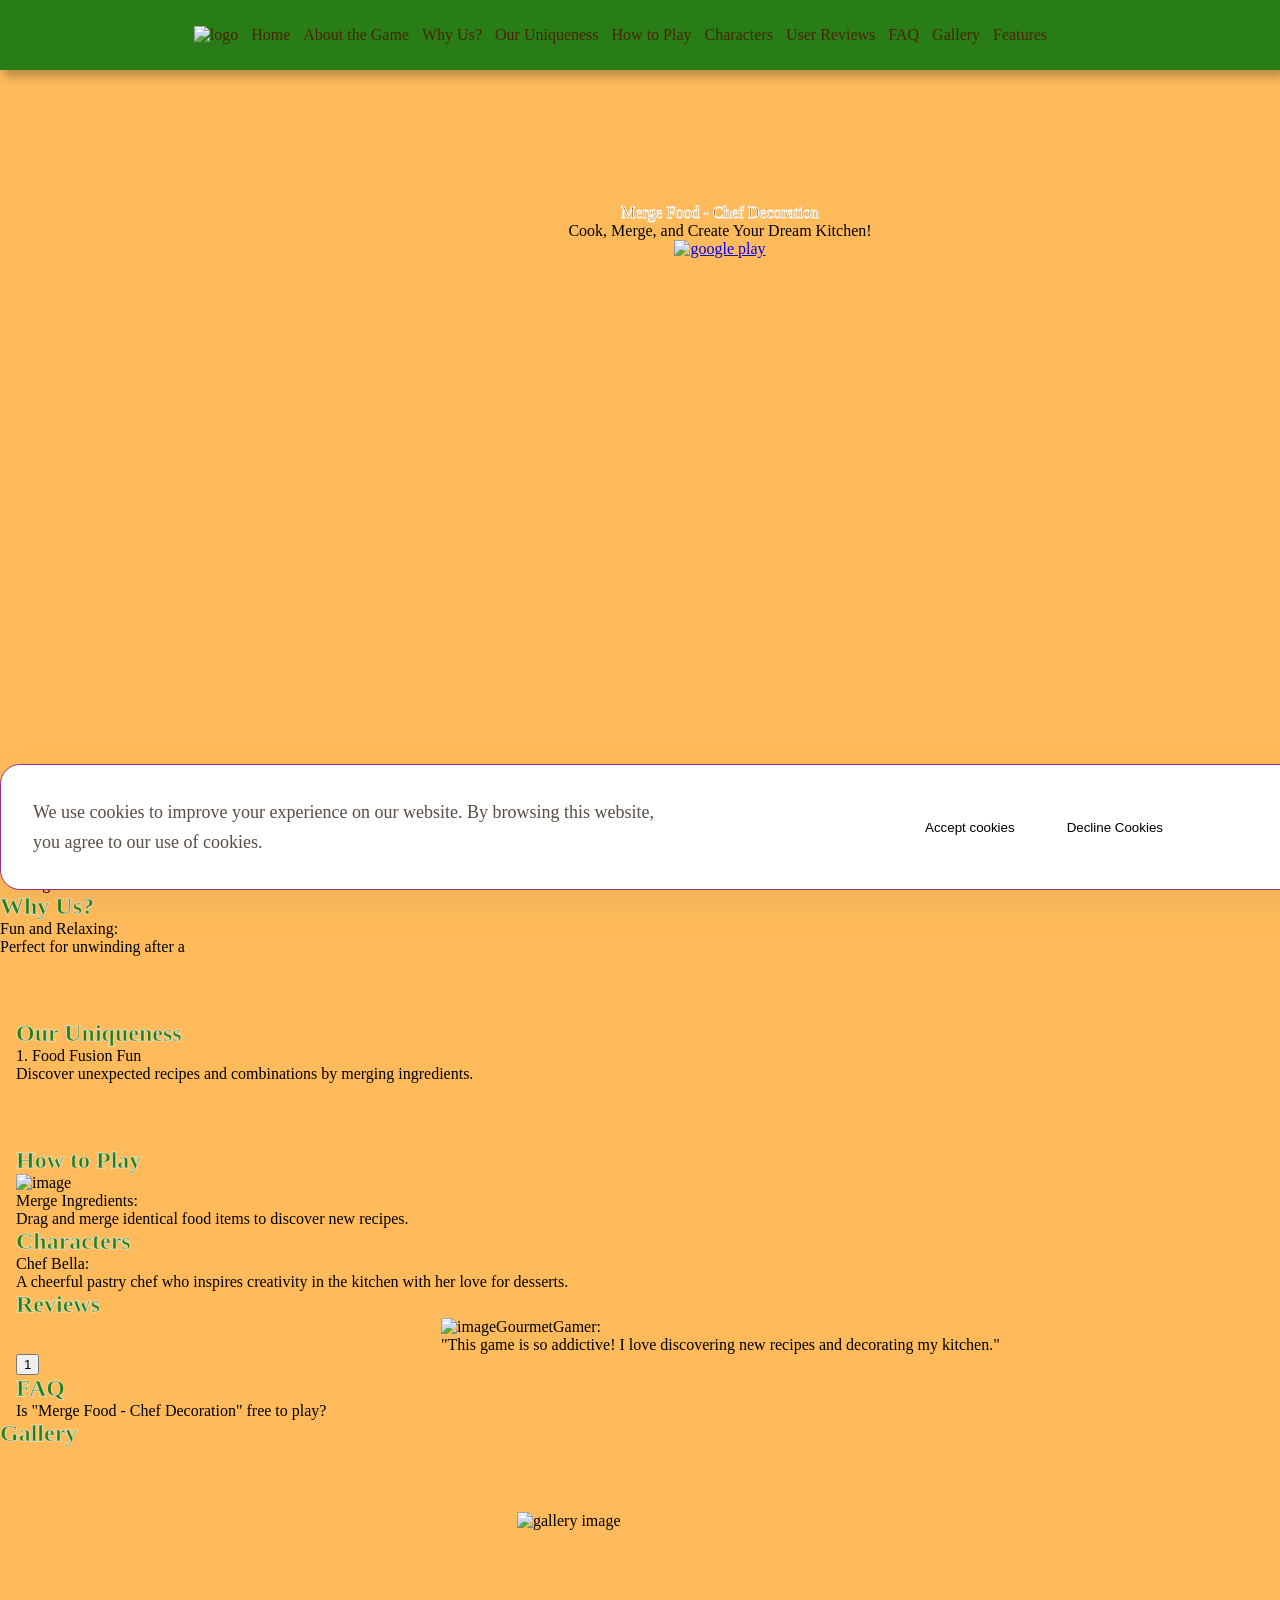
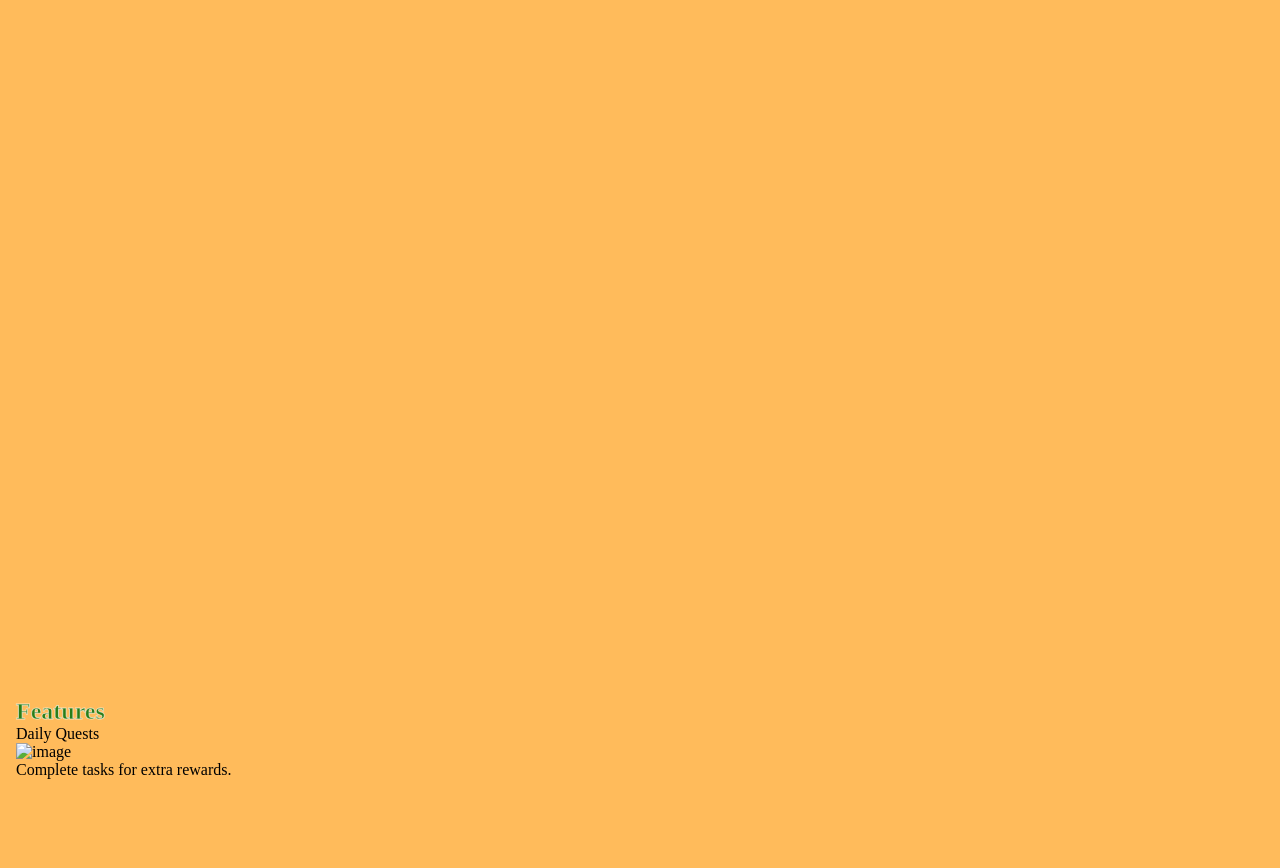
==== index.html @ 948cb1bb "1" ====
<!DOCTYPE html>
<html lang="en">
  <head>
    <meta charset="UTF-8" />
    <meta name="viewport" content="width=device-width, initial-scale=1.0" />
    <meta name="description" content="" />
    <title></title>
    <link rel="icon" href="img" />

    <link rel="stylesheet" type="text/css" href="slick/slick.css" />
    <link rel="stylesheet" href="css/main.css" />
  </head>

  <body>
    <div id="cookie-popup" class="class-cookie-popup">
      <div class="class-cookie-popup-container">
        <p class="class-cookie-popup-text-two">
          We use cookies to improve your experience on our website. By browsing
          this website, you agree to our use of cookies.
        </p>
        <div class="class-cookie-button-container">
          <button id="accept-cookies" class="class-cookie-button">
            Accept cookies
          </button>
          <button id="decline-cookies" class="class-cookie-button">
            Decline Cookies
          </button>
        </div>
      </div>
    </div>
    <header class="class-header">
      <div class="class-header-background"></div>
      <nav class="class-navigation">
        <ul class="class-navigation-list">
          <li class="class-navigation-item">
            <a href="/" class="class-navigation-link">
              <img
                class="class-title-img class-navigation-img"
                alt="logo"
                src="img"
                style=""
              />
            </a>
          </li>
          <li class="class-navigation-item">
            <a href="/" class="class-navigation-link">Home</a>
          </li>
          <li class="class-navigation-item">
            <a href="/#about" class="class-navigation-link">About the Game</a>
          </li>
          <li class="class-navigation-item">
            <a href="/#why" class="class-navigation-link">Why Us?</a>
          </li>
          <li class="class-navigation-item">
            <a href="/#uniqueness" class="class-navigation-link"
              >Our Uniqueness</a
            >
          </li>

          <li class="class-navigation-item">
            <a href="/#how" class="class-navigation-link">How to Play</a>
          </li>
          <li class="class-navigation-item">
            <a href="/#characters" class="class-navigation-link">Characters</a>
          </li>
          <li class="class-navigation-item">
            <a href="/#reviews" class="class-navigation-link">User Reviews</a>
          </li>
          <li class="class-navigation-item">
            <a href="/#faq" class="class-navigation-link">FAQ</a>
          </li>
          <li class="class-navigation-item">
            <a href="/#gallery" class="class-navigation-link">Gallery</a>
          </li>
          <li class="class-navigation-item">
            <a href="/#features" class="class-navigation-link">Features</a>
          </li>
          <li class="class-navigation-item">
            <a
              href="/policy.html"
              class="class-navigation-link class-navigation-item-desk"
            >
              Privacy Policy
            </a>
          </li>
          <li class="class-navigation-item">
            <a
              href="/terms.html"
              class="class-navigation-link class-navigation-item-desk"
            >
              Terms and Conditions
            </a>
          </li>
          <li class="class-navigation-item">
            <a
              href="/cookies.html"
              class="class-navigation-link class-navigation-item-desk"
            >
              Cookies Policy
            </a>
          </li>
        </ul>

        <div class="class-header-button-wrapper">
          <a href="/" class="class-policy-terms-header-icon-menu">
            <img
              href="/"
              class="class-title-img"
              alt="logo"
              src="img"
              style=""
            />
          </a>

          <button
            type="button"
            class="class-header-icon-button"
            data-menu-button
          >
            <img
              class="class-header-icon class-header-icon-menu"
              src="img/header/menu.png"
              style=""
              alt="menu "
            />
            <img
              class="class-header-icon class-header-icon-close"
              src="img/header/menu (1).png"
              alt="close"
            />
          </button>
        </div>
      </nav>
    </header>

    <main>
      <section class="class-home" id="home">
        <div class="class-home-container">
          <div class="class-home-container-top">
            <h1>
              <img class="class-home-title-img" src="/img/home" alt="" />
            </h1>
            <p class="class-home-title">Merge Food - Chef Decoration</p>
            <p class="class-home-text">
              Cook, Merge, and Create Your Dream Kitchen!
            </p>
            <a class="class-home-link" href="#" target="_blank">
              <img class="class-home-img" src="./img/home" alt="google play" />
            </a>
          </div>
        </div>
      </section>
      <section class="class-about" id="about">
        <div class="class-about-container">
          <h2 class="class-about-title">About the Game</h2>
          <p class="class-about-text">
            <span class="class-about-text-bold"
              >Merge Food - Chef Decoration</span
            >
            combines the
          </p>
        </div>
      </section>
      <article class="class-why" id="why">
        <span style="display: none"
          >Generated: 2025-04-12, Hash: class-qk-class-39fd7x</span
        >

        <div class="class-why-container">
          <h2 class="class-about-title">Why Us?</h2>
          <dl class="class-why-list">
            <div class="class-why-item">
              <figure class="class-why-img">
                <img class="class-why-img" src="img/why" alt="" />
              </figure>
              <div>
                <dt class="class-why-text-bold">Fun and Relaxing:</dt>
                <dd class="class-why-text">Perfect for unwinding after a</dd>
              </div>
            </div>
          </dl>
        </div>
      </article>
      <section class="class-uniqueness" id="uniqueness">
        <div class="class-uniqueness-container">
          <h2 class="class-about-title">Our Uniqueness</h2>
          <div class="class-uniqueness-list">
            <div class="class-uniqueness-item">
              <img class="class-uniqueness-img" src="" alt="" />
              <p class="class-uniqueness-text-bold">1. Food Fusion Fun</p>
              <p class="class-uniqueness-text">
                Discover unexpected recipes and combinations by merging
                ingredients.
              </p>
            </div>
          </div>
        </div>
      </section>

      <section class="class-how" id="how">
        <div class="class-how-container">
          <h2 class="class-about-title">How to Play</h2>

          <ul class="class-how-list">
            <li class="class-how-item">
              <img
                class="class-how-img"
                src="/img/how/image (1).png"
                alt="image"
              />
              <p class="class-how-text-bold">Merge Ingredients:</p>
              <p class="class-how-text">
                Drag and merge identical food items to discover new recipes.
              </p>
            </li>
          </ul>
        </div>
      </section>
      <section class="class-characters" id="characters">
        <div class="class-characters-container">
          <h2 class="class-about-title">Characters</h2>
          <ul class="class-characters-list">
            <li class="class-characters-item">
              <img class="class-characters-img" src="" alt="" />
              <p class="class-characters-text-bold">Chef Bella:</p>
              <p class="class-characters-text">
                A cheerful pastry chef who inspires creativity in the kitchen
                with her love for desserts.
              </p>
            </li>
          </ul>
        </div>
      </section>
      <section class="class-reviews" id="reviews">
        <div class="class-reviews-container">
          <h2 class="class-about-title">Reviews</h2>
          <ul class="class-reviews-list">
            <li class="class-reviews-item">
              <div class="class-reviews-item-top">
                <img
                  class="class-reviews-img"
                  src="/img/reviews/image 12.png"
                  alt="image"
                />
                <p class="class-reviews-text-bold">GourmetGamer:</p>
              </div>
              <p class="class-reviews-text">
                "This game is so addictive! I love discovering new recipes and
                decorating my kitchen."
              </p>
            </li>
          </ul>
        </div>
      </section>
      <section class="class-faq" id="faq">
        <div class="class-faq-container">
          <h2 class="class-about-title">FAQ</h2>
          <ul class="class-faq-list">
            <li class="class-faq-item">
              <div class="class-faq-question" onclick="toggleAnswer(this)">
                <span>Is "Merge Food - Chef Decoration" free to play?</span>
                <button class="class-toggle-button">
                  <img src="/img/faq/icon.png" alt="Toggle" />
                </button>
              </div>
              <div class="class-faq-answer">
                Yes, the game is free to play with optional in-app purchases for
                special items.
              </div>
            </li>
          </ul>
        </div>
      </section>

      <section class="class-gallery" id="gallery">
        <div class="class-gallery-container">
          <h2 class="class-about-title">Gallery</h2>

          <ul class="class-gallery-list">
            <li class="class-gallery-item">
              <img
                class="class-gallery-image"
                src="./img/gallery/3.png"
                alt="gallery image"
              />
            </li>
          </ul>
          <div class="class-gallery-button-container">
            <button class="class-gallery-button class-gallery-list-left">
              <img
                class="class-gallery-button-icon"
                src="img"
                alt="left button"
              />
            </button>
            <button class="class-gallery-button class-gallery-list-right">
              <img
                class="class-gallery-button-icon"
                src="img"
                alt="right button"
              />
            </button>
          </div>
        </div>
      </section>
      <section class="class-features" id="features">
        <div class="class-features-container">
          <h2 class="class-about-title">Features</h2>

          <ul class="class-features-list">
            <li class="class-features-item">
              <p class="class-features-text-bold">Daily Quests</p>
              <img
                class="class-features-img"
                src="/img/features/image (2).png"
                alt="image"
              />
              <p class="class-features-text">
                Complete tasks for extra rewards.
              </p>
            </li>
          </ul>
        </div>
      </section>
    </main>

    <script src="js/mobile-menu.js"></script>
    <script src="js/jquery-loc-class-0.js"></script>
    <script type="text/javascript" src="slick/slick.min.js"></script>
    <script src="js/slick.js"></script>
  </body>
</html>
---- css/main.css ----
@import url("https://fonts.googleapis.com/css2?family=Comme:wght@100..900&family=Lora:ital,wght@0,400..700;1,400..700&family=Viga&display=swap");

*,
*::before,
*::after {
  box-sizing: border-box;
}
html {
  scroll-behavior: smooth;
}

body {
  margin: 0;
  background: #ffbb5b;
  color: #000000;
}

h1,
h2,
h3,
h4,
h5,
h6,
p {
  margin: 0;
}

ul,
ol {
  margin: 0;
  padding: 0;
  list-style: none;
}
dl,
dt,
dd {
  margin: 0;
  padding: 0;
}
img {
  display: block;
  height: auto;
}
figure {
  margin: 0;
  padding: 0;
  border: 0;
}
.list {
  list-style: none;
}

button,
a {
  cursor: pointer;
}

.button:hover {
  scale: 120%;
}

.class-header.is-open .class-header-background {
  left: 0;
}
.class-header-button-wrapper {
  margin-left: auto;
}
.class-header-icon {
  display: none;
}

.class-header-icon-button {
  display: -webkit-box;
  display: -ms-flexbox;
  display: flex;
  background-color: transparent;
  border: none;
  border-radius: 50%;
}
.class-navigation-list.is-open {
  right: 0;
}
.class-header-icon-menu {
  display: block;
}

.class-header-icon-button.is-open .class-header-icon-menu {
  display: none;
}

.class-header-icon-button.is-open .class-header-icon-close {
  display: block;
}

.class-header {
  position: fixed;
  width: 100%;
  z-index: 5;
  transition: background-color 0.3s ease;
  background: transparent;
  display: flex;
  height: 64px;
  background: #297d17;
  box-shadow: 4px 7px 9px 0px #00000040;
}

.class-header-background {
  position: absolute;
  top: 0;
  right: 0;
  bottom: 0;
  left: 100%;
  z-index: -1;
  transition: left 0.3s ease;
  background: #297d17;
  box-shadow: 4px 7px 9px 0px #00000040;
}
.class-header.is-open .class-header-background {
  left: 0;
}
.class-header-button-wrapper {
  margin-right: auto;
  display: flex;
  align-items: center;
  justify-content: space-between;
}

.class-header-icon-menu {
  display: block;
}

.class-header-icon-button.is-open .class-header-icon-menu {
  display: none;
}

.class-header-icon-button.is-open .class-header-icon-close {
  display: block;
}

.class-navigation {
  display: -ms-flexbox;
  -webkit-box-orient: vertical;
  -webkit-box-direction: normal;
  -ms-flex-direction: column;
  flex-direction: column;
  -webkit-box-align: center;
  -ms-flex-align: center;
  align-items: center;
  -webkit-box-flex: 1;
  -ms-flex: 1;
  flex: 1;
  padding: 10px 12px;
  position: relative;
}

.class-navigation-list {
  display: flex;
  flex-direction: column;
  align-items: center;
  position: absolute;
  top: 100%;
  right: -100%;
  width: 100%;
  height: 557px;
  transition: 0.3s;
  z-index: 999;
  padding: 0px 32px;
  border-radius: 0px 0px 20px 20px;
  gap: 28px;
  background: #ffc16b;
}

.class-navigation-list.is-open {
  right: 0;
}

.class-navigation-link {
  transition: all 0.3s ease-in-out;
  text-decoration: none;
  color: #482600;
}

.class-navigation-link:hover,
.class-navigatioт-link:focus {
  color: #297d17;
}

.class-header.is-open {
  background-color: transparent;
}

.class-navigation-img {
  display: none;
}

@media screen and (min-width: 1200px) {
  .class-navigation-img {
    display: block;
  }
  .class-policy-terms-header-icon-menu {
    display: none;
  }
  .class-header-button-wrapper {
    display: none;
  }
  .class-header {
    width: 100%;
    height: 70px;
    padding: 0;
    display: flex;
    align-items: center;
    justify-content: center;
    z-index: 1000;
  }

  .class-header-icon-button {
    display: none;
  }
  .class-navigation {
    display: flex;
    flex-direction: row;
    flex: 1;
    padding: 0;
    width: 1440px;
    padding: 0 0px;
    margin: auto;
  }

  .class-navigation-list {
    background-color: transparent;
    flex-direction: row;
    display: flex;
    position: static;
    width: 1440px;
    margin: auto;
    padding-block: 0;
    flex: 1;
    gap: 13px;
    height: 0px;
    display: flex;
    justify-content: center;
    align-items: center;
    justify-content: center;
    padding: 0;
  }

  .class-navigation-link {
  }

  .class-navigation-link:hover,
  .class-navigation-link:focus {
  }

  .class-navigation-item-desk {
    display: none;
  }
}

.class-home {
  width: 375px;
  height: 742px;
  background-repeat: no-repeat;
  background-size: cover;
  background-position: center;
  background-image: url("/img/home");
  margin: auto;
}
.class-home-container {
  width: 375px;
  padding: 182px 16px 0px;
  margin: auto;
}

.class-home-container-top {
  display: flex;
  flex-direction: column;
  align-items: start;
}
.class-home-title-img {
}
.class-home-title {
  -webkit-text-stroke: 1px #ffffff;
  color: #482600;
}

.class-home-text {
}
.class-home-link {
  transition: all 0.3s ease-in-out;
}

.class-home-link:hover {
  transform: scale(1.1);
}

@media screen and (min-width: 1200px) {
  .class-home {
    width: 1440px;
    height: 784px;
    background-image: url("/img/home");
  }
  .class-home-container {
    width: 1440px;
    padding: 204px 0px 0px;
  }
  .class-home-container-top {
    display: flex;
    flex-direction: column;
    align-items: center;
    justify-content: center;
  }
  .class-home-title-img {
  }
  .class-home-title {
  }

  .class-home-text {
  }
}
.class-about {
  margin: auto;
  width: 375px;
  height: px;
  background-repeat: no-repeat;
  background-size: cover;
  background-position: center;
  background-image: url("/img");
}
.class-about-container {
  width: 375px;
  padding: 64px 16px 0px;
  margin: auto;
}
.class-about-title {
  -webkit-text-stroke: 1px#FFFFFF99;
  color: #297d17;
}
.class-about-text {
}

.class-about-text-bold {
}

@media screen and (min-width: 1200px) {
  .class-about {
    width: 1440px;
    height: px;
    background-image: url("/img");
  }
  .class-about-container {
    width: 1440px;
    padding: ;
  }
}
.class-why {
  margin: auto;
  width: 375px;
  height: px;
  background-repeat: no-repeat;
  background-size: cover;
  background-position: center;
  background-image: url("/img");
}

.class-why-container {
  width: 375px;
  margin: auto;
  padding: 0;
}
.class-why-list {
  padding-top: px;
  display: flex;
  flex-direction: column;
  gap: px;
}
.class-why-item {
  display: flex;
  gap: px;
  align-items: center;
}
.class-why-img {
}
.class-why-text-bold {
}
.class-why-text {
}

@media screen and (min-width: 1200px) {
  .class-why {
    width: 1440px;
    height: px;
    background-image: url("/img");
  }
  .class-why-container {
    width: 1440px;
    padding: ;
  }
}

.class-uniqueness {
  margin: auto;
  width: 375px;
  height: px;
  background-repeat: no-repeat;
  background-size: cover;
  background-position: center;
  background-image: url("/img");
}
.class-uniqueness-container {
  margin: auto;
  width: 375px;
  padding: 64px 16px 0;
}
.class-uniqueness-list {
  padding-top: px;
  display: flex;
  flex-direction: column;
  gap: px;
}
.class-uniqueness-item {
}
.class-uniqueness-img {
}
.class-uniqueness-text-bold {
}
.class-uniqueness-text {
}

@media screen and (min-width: 1200px) {
  .class-uniqueness {
    width: 1440px;
    height: px;
    background-image: url("/img");
  }
  .class-uniqueness-container {
    margin: auto;
    width: 1440px;
    padding: ;
  }
}
.class-how {
  margin: auto;
  width: 375px;
  height: px;
  background-repeat: no-repeat;
  background-size: cover;
  background-position: center;
  background-image: url("/img");
}
.class-how-container {
  margin: auto;
  width: 375px;
  padding: 64px 16px 0;
}
.class-how-list {
  padding-top: px;
  display: flex;
  flex-direction: column;
  gap: px;
}

.class-how-item {
}

.class-how-img {
  margin: auto;
}

.class-how-text-bold {
}

.class-how-text {
}

@media screen and (min-width: 1200px) {
  .class-how {
    width: 1440px;
    height: px;
    background-image: url("/img");
  }
  .class-how-container {
    margin: auto;
    width: 1440px;
    padding: ;
  }
}

.class-characters {
  margin: auto;
  width: 375px;
  height: px;
  background-repeat: no-repeat;
  background-size: cover;
  background-position: center;
  background-image: url("/img");
}
.class-characters-container {
  padding: 0px 16px;
  margin: auto;
  width: 375px;
}
.class-characters-list {
  display: flex;
  flex-direction: column;
  padding-top: px;
  gap: px;
}
.class-characters-item {
}
.class-characters-img {
}
.class-characters-text-bold {
}

.class-characters-text {
}

@media screen and (min-width: 1200px) {
  .class-characters {
    width: 1440px;
    height: px;
    background-image: url("/img");
  }
  .class-characters-container {
    padding: px;
    margin: auto;
    width: 1440px;
  }
}

.class-reviews {
  margin: auto;
  width: 375px;
  height: px;
  background-repeat: no-repeat;
  background-size: cover;
  background-position: top;
  background-image: url("/img");
}
.class-reviews-container {
  margin: auto;
  padding: 0px 16px 0;
  width: 375px;
}
.class-reviews-list {
  padding: 0;
}

.class-reviews-item {
  margin: 0 5px;
}

.class-reviews-item-top {
  display: flex;
  gap: px;
  align-items: center;
}
.class-reviews-img {
}
.class-reviews-text-bold {
}

.class-reviews-text {
}

@media screen and (min-width: 1200px) {
  .class-reviews {
    width: 1440px;
    height: px;
    background-image: url("/img");
  }
  .class-reviews-container {
    margin: auto;
    padding: ;
    width: 1440px;
  }
}

.class-faq {
  margin: auto;
  width: 375px;
  height: px;
  background-repeat: no-repeat;
  background-size: cover;
  background-position: bottom;
  background-image: url("/img");
}
.class-faq-container {
  padding: 0px 16px 0px;
  width: 375px;
  margin: auto;
}
.class-faq-list {
  padding-top: px;
  display: flex;
  flex-direction: column;
  gap: px;
}

.class-faq-item {
}

.class-faq-question {
  display: flex;
  justify-content: space-between;
  align-items: center;
}

.class-faq-answer {
}
.class-toggle-button {
  background: none;
  border: none;
  cursor: pointer;
}

.class-toggle-button img {
  transition: transform 0.3s ease;
}
.class-faq-answer {
  max-height: 0;
  overflow: hidden;
  transition: max-height 0.4s ease, opacity 0.4s ease;
  opacity: 0;
}

.class-faq-answer.open {
  max-height: 200px;
  opacity: 1;
  padding-top: 16px;
}

.class-toggle-button img.rotated {
  transform: rotate(180deg);
}
@media screen and (min-width: 1200px) {
  .class-faq {
    width: 1440px;
    height: px;
    background-image: url("/img");
  }
  .class-faq-container {
    padding: ;
    width: 1440px;
    margin: auto;
  }
}
.class-gallery {
  margin: auto;
  width: 375px;
  height: px;
  background-repeat: no-repeat;
  background-size: cover;
  background-position: center;
  background-image: url("/img");
}
.class-gallery-container {
  width: 375px;
  margin: auto;
  padding: px;
}
.class-gallery-list {
  width: auto;
  padding-top: 65px;
  margin: auto;
}

.class-gallery-item {
  width: 343px;
  height: 610px;
  overflow: hidden;
  position: relative;
  margin: 0 10px;
}

.class-gallery-image {
  width: 100%;
  height: 100%;
  object-fit: cover;
  object-position: center;
}
.class-gallery-button-container {
  display: none;
}
@media screen and (min-width: 1200px) {
  .class-gallery-button-container {
    display: flex;
    align-items: center;
    justify-content: center;
    gap: 32px;
  }

  .class-gallery-button {
    background-color: transparent;
    border: none;
    padding: 0;
    -webkit-transition: scale 0.3s ease;
    transition: scale 0.3s ease;
  }
  .class-gallery-button-icon {
  }
  .class-gallery-button:hover {
    scale: 120%;
  }

  .class-gallery {
    width: 1440px;
    height: px;
    background-image: url("/img");
  }
  .class-gallery-container {
    width: 1440px;
    margin: auto;
    padding: px;
  }
  .class-gallery-item {
    width: 406px;
    height: 721.78px;
    margin: 0 10px;
  }

  .class-gallery-list {
  }
}

.class-features {
  margin: auto;
  width: 375px;
  height: px;
  background-image: url("/img");
}
.class-features-container {
  width: 375px;
  margin: auto;
  padding: 64px 16px 89px;
}
.class-features-list {
  padding-top: px;
  display: flex;
  flex-direction: column;
  gap: px;
}

.class-features-item {
}

.class-features-img {
}

.class-features-text-bold {
}

.class-features-text {
}

@media screen and (min-width: 1200px) {
  .class-features {
    width: 1440px;
    height: px;
    background-image: url("/img");
  }
  .class-features-container {
    width: 1440px;
    margin: auto;
    padding: px;
  }
}

.class-policy-terms-container {
  padding: 124px 16px 40px;
  width: 375px;
  margin: auto;
}

.class-policy-terms-container h1 {
  text-transform: uppercase;
  margin-bottom: 10px;
}
.class-policy-terms-container h2 {
  margin-bottom: ;
}
.class-policy-terms-container ul {
  list-style-type: disc;
  margin-left: 20px;
  margin-bottom: ;
}
.class-policy-terms-container p {
  margin-bottom: ;
}
.class-email-link {
  color: inherit;
  text-decoration: none;
}
@media screen and (min-width: 1200px) {
  .class-policy-terms-container {
    padding: 186px 80px 60px;
    width: 1440px;
  }
  .class-policy-terms-container h1 {
  }
  .class-policy-terms-container h2 {
  }
  .class-policy-terms-container p {
  }
}

.class-footer-container {
  width: 375px;
  padding: ;
  margin: auto;
  display: flex;
  flex-direction: column;
  justify-content: center;
  align-items: center;
  gap: 25px;
}

.class-footer-wrapper {
  display: flex;
  flex-direction: row;
  align-items: center;
  gap: 4px;
}

.class-footer-text {
  text-decoration: none;
  color: inherit;
}

.class-footer-copyright {
}

@media screen and (min-width: 1200px) {
  .class-footer-container {
    width: 1440px;
    padding: 48px 199px;
    display: flex;
    flex-direction: ;
    justify-content: end;
    align-items: center;
    gap: 160px;
  }

  .class-footer-wrapper {
    display: flex;
    flex-direction: row;
    justify-content: end;
    align-items: end;
    gap: 4px;
  }

  .class-footer-text {
  }

  .class-footer-copyright {
  }
}

.class-cookie-popup {
  position: fixed;
  bottom: 10px;
  width: 375px;
  padding: 30px;
  border-radius: 20px;
  background: rgba(255, 255, 255, 1);
  border: 1px solid rgba(149, 49, 133, 1);
  box-shadow: 0px 14px 42px 0px rgba(8, 15, 52, 0.06);
  z-index: 1000;
  display: none;
}

.class-cookie-popup-text-two {
  color: rgba(87, 78, 68, 1);
}

.class-cookie-button-container {
  padding: 30px 0 0;
  margin: auto;
  display: flex;
  flex-direction: row;
  align-items: center;
  justify-content: center;
  gap: 20px;
}

.class-cookie-button {
  border: none;
  background-color: transparent;
}

#accept-cookies {
}

.class-close-popup {
  position: absolute;
  top: 10px;
  right: 10px;
  font-size: 20px;
  cursor: pointer;
}

@media screen and (min-width: 1200px) {
  .class-cookie-popup-container {
    display: flex;
    align-items: center;
    justify-content: center;
  }

  .class-cookie-popup-text-two {
    font-family: Raleway;
    font-size: 18px;
    font-weight: 400;
    line-height: 30px;
    text-align: left;
    text-underline-position: from-font;
    text-decoration-skip-ink: none;
    width: 648px;
  }

  .class-cookie-button-container {
    padding: 0;
    margin: auto;
    display: flex;
    flex-direction: row;
    gap: 40px;
  }

  .class-cookie-popup {
    position: fixed;
    bottom: 10px;
    width: 1440px;
    padding: 32px;
    display: none;
  }
}
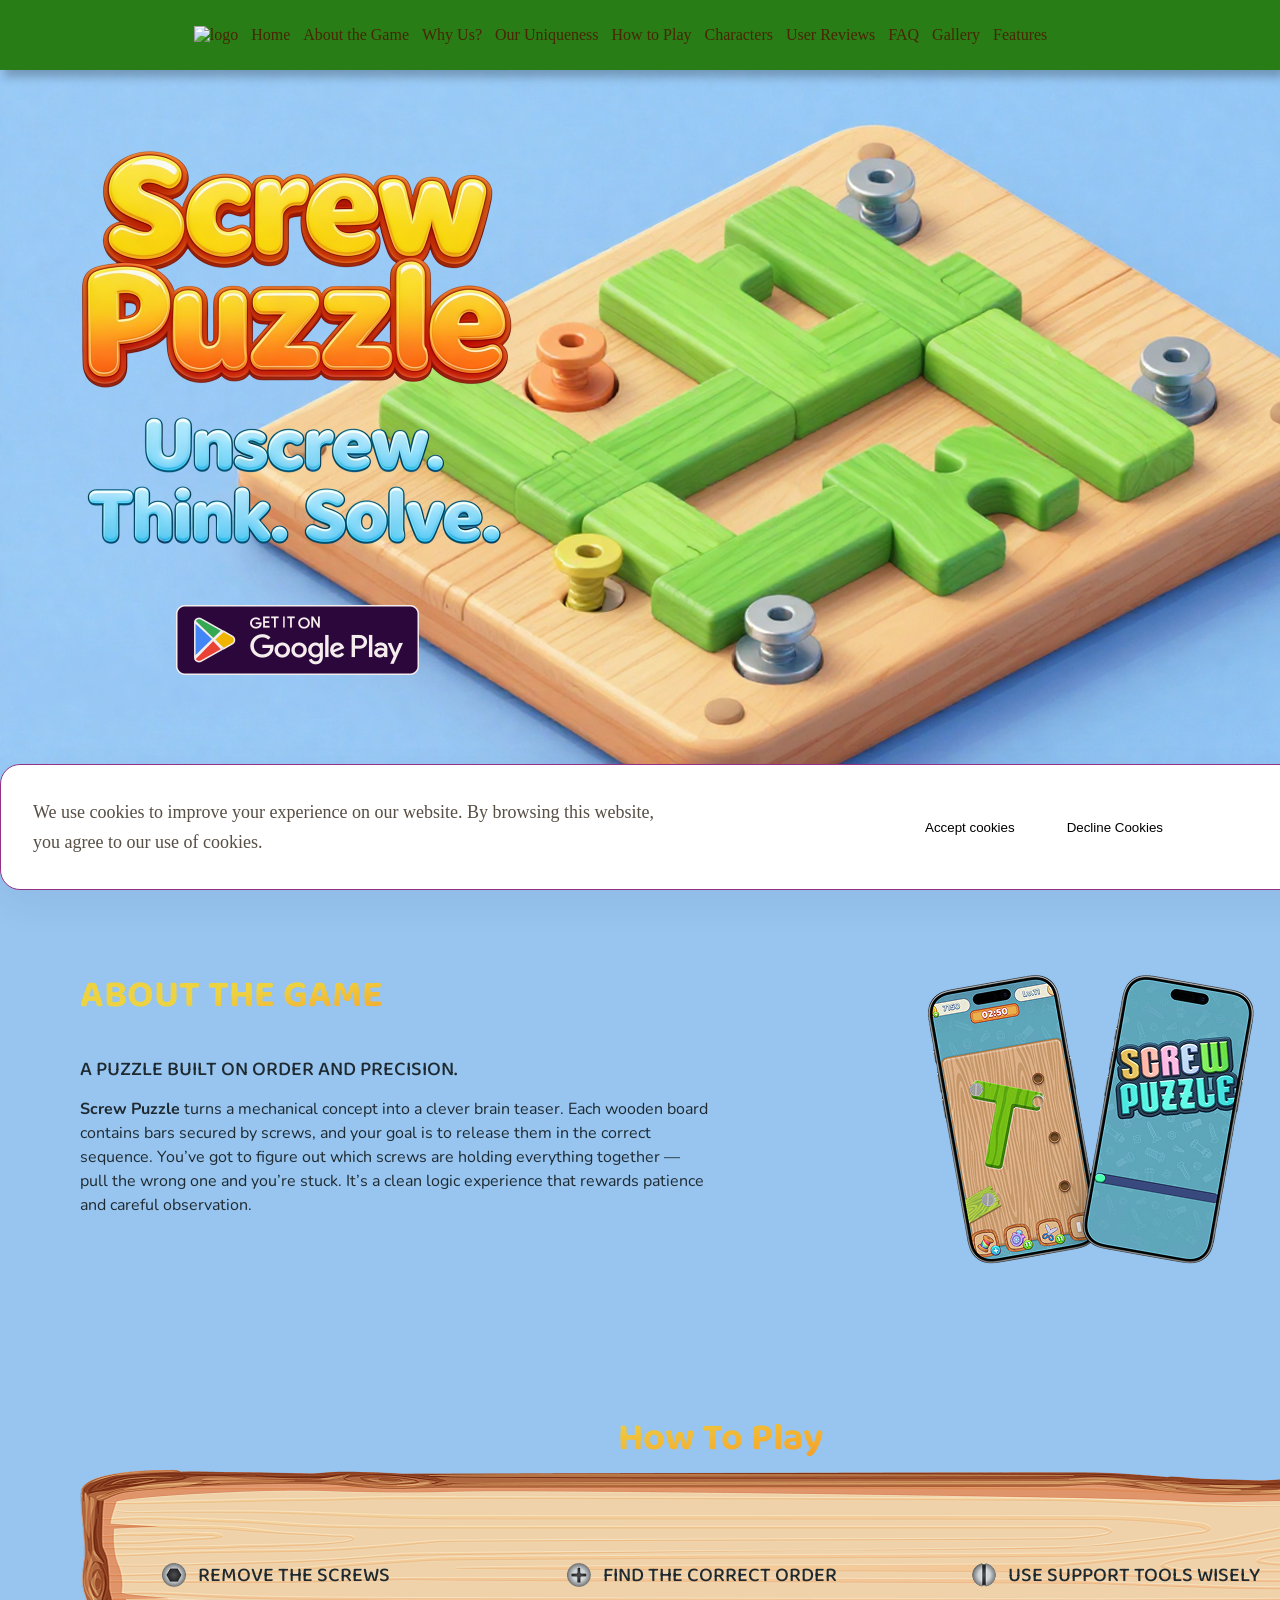
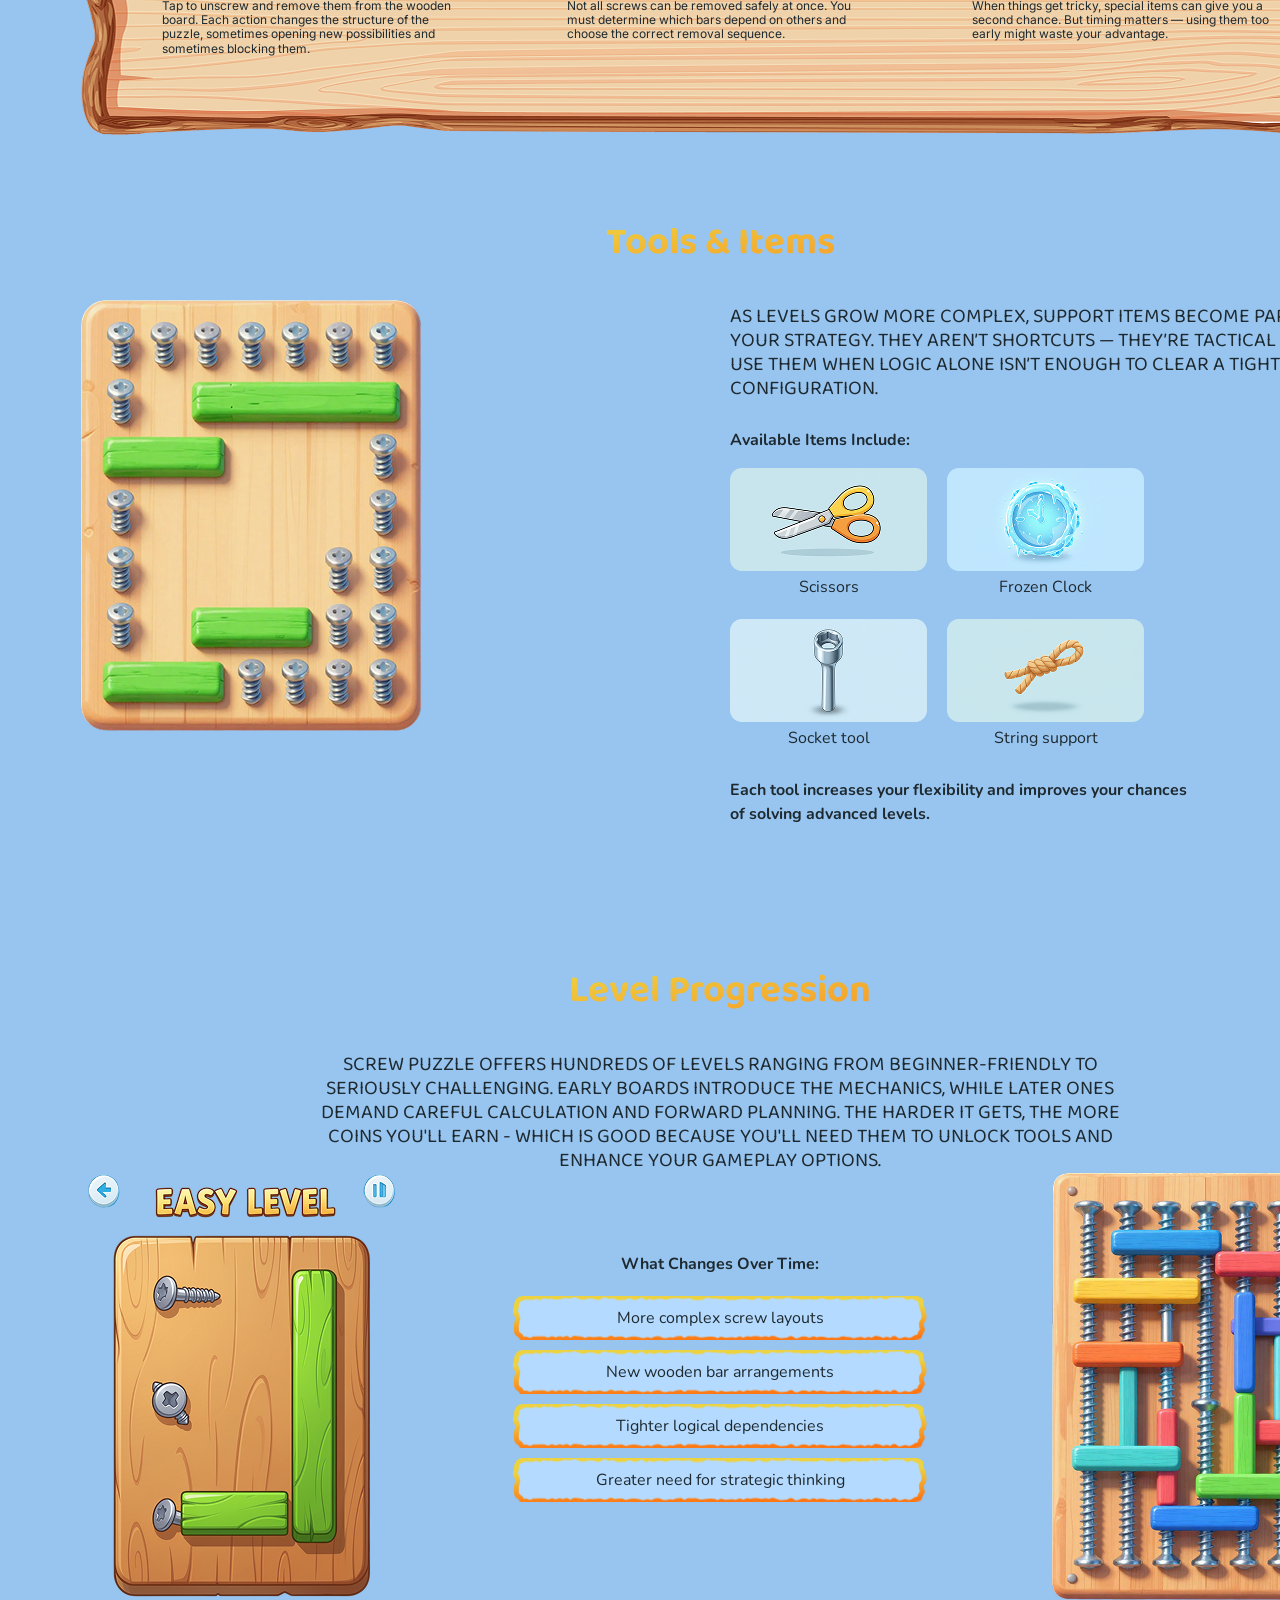
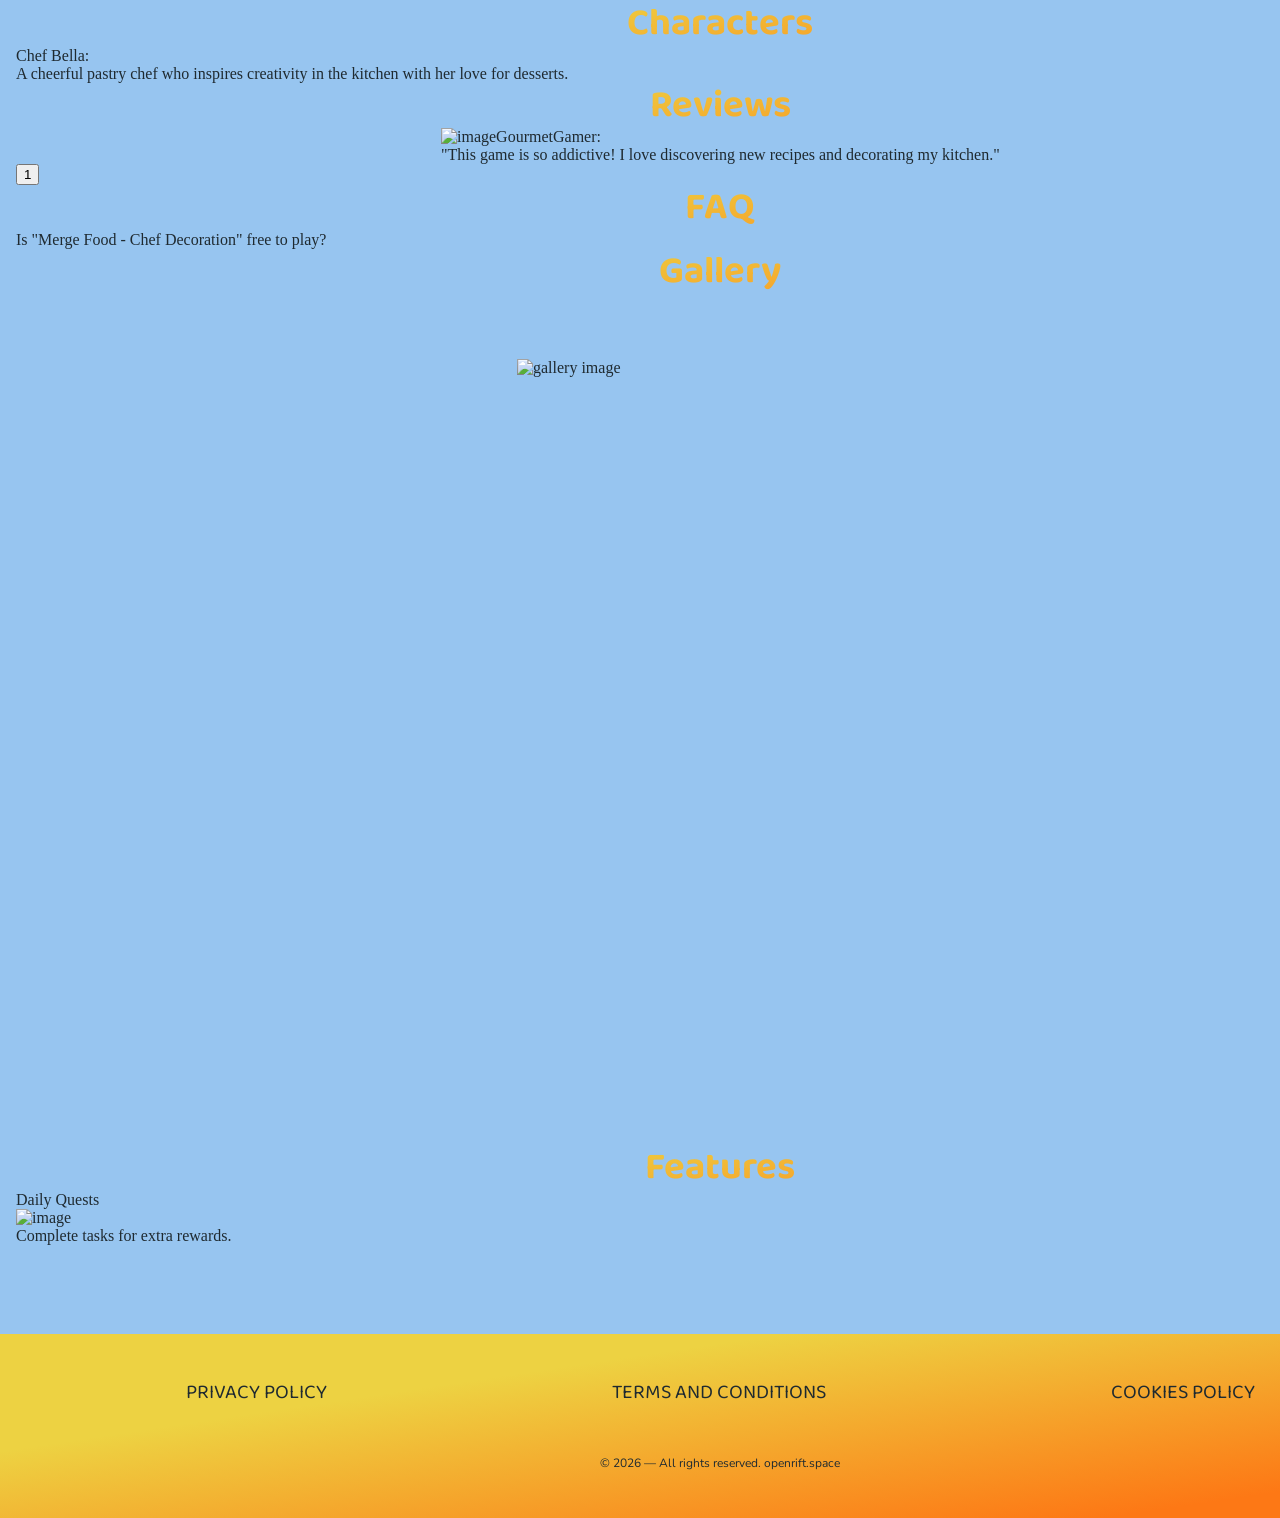
==== commit f0cb7c6f: "2" ====
--- a/index.html
+++ b/index.html
@@ -1,11 +1,30 @@
-<!DOCTYPE html>
+<!doctype html>
 <html lang="en">
   <head>
     <meta charset="UTF-8" />
     <meta name="viewport" content="width=device-width, initial-scale=1.0" />
     <meta name="description" content="" />
-    <title></title>
-    <link rel="icon" href="img" />
+
+    <title>Screw Puzzle — Unscrew, Unlock & Think Ahead</title>
+
+    <meta
+      name="description"
+      content="Screw Puzzle is a brain-challenging game where you remove screws and wooden bars in the correct order. Solve hundreds of levels, unlock tools, and enjoy offline puzzle gameplay."
+    />
+
+    <meta
+      name="keywords"
+      content="screw puzzle game, unscrew puzzle, logic puzzle, brain teaser, wooden board puzzle, offline puzzle game, thinking game"
+    />
+
+    <meta name="robots" content="index,follow" />
+
+    <link rel="canonical" href="https://openrift.space/" />
+
+    <meta name="viewport" content="width=device-width, initial-scale=1" />
+
+    <meta name="theme-color" content="#1e1e1e" />
+    <link rel="icon" href="img/Image 500.png" />
 
     <link rel="stylesheet" type="text/css" href="slick/slick.css" />
     <link rel="stylesheet" href="css/main.css" />
@@ -138,81 +157,163 @@
         <div class="class-home-container">
           <div class="class-home-container-top">
             <h1>
-              <img class="class-home-title-img" src="/img/home" alt="" />
+              <img
+                class="class-home-title-img"
+                src="/img/1.png"
+                alt="Screw Puzzle"
+              />
             </h1>
-            <p class="class-home-title">Merge Food - Chef Decoration</p>
-            <p class="class-home-text">
-              Cook, Merge, and Create Your Dream Kitchen!
-            </p>
-            <a class="class-home-link" href="#" target="_blank">
-              <img class="class-home-img" src="./img/home" alt="google play" />
+
+            <a
+              class="class-home-link"
+              href="https://play.google.com/store/apps/details?id=com.ScrewCompany.ScrewPuzzle&hl=en&gl=us"
+              target="_blank"
+            >
+              <img
+                class="class-home-img"
+                src="./img/play.png"
+                alt="google play"
+              />
             </a>
           </div>
         </div>
       </section>
       <section class="class-about" id="about">
         <div class="class-about-container">
-          <h2 class="class-about-title">About the Game</h2>
-          <p class="class-about-text">
-            <span class="class-about-text-bold"
-              >Merge Food - Chef Decoration</span
-            >
-            combines the
+          <h2 class="class-about-title class-about-text-left">
+            ABOUT THE GAME
+          </h2>
+          <h3 class="class-about-title-two class-about-text-left">
+            A puzzle built on order and precision.
+          </h3>
+          <p class="class-about-text class-about-text-left">
+            <span class="class-about-text-bold"> Screw Puzzle</span>
+            turns a mechanical concept into a clever brain teaser. Each wooden
+            board contains bars secured by screws, and your goal is to release
+            them in the correct sequence. You’ve got to figure out which screws
+            are holding everything together — pull the wrong one and
+            you’re stuck. It’s a clean logic experience that rewards patience
+            and careful observation.
           </p>
         </div>
       </section>
       <article class="class-why" id="why">
         <span style="display: none"
-          >Generated: 2025-04-12, Hash: class-qk-class-39fd7x</span
+          >Generated: 2026-03-30, Hash: class-qk-class-39fd7x</span
         >
 
         <div class="class-why-container">
-          <h2 class="class-about-title">Why Us?</h2>
+          <h2 class="class-about-title">How To Play</h2>
           <dl class="class-why-list">
             <div class="class-why-item">
-              <figure class="class-why-img">
-                <img class="class-why-img" src="img/why" alt="" />
-              </figure>
-              <div>
-                <dt class="class-why-text-bold">Fun and Relaxing:</dt>
-                <dd class="class-why-text">Perfect for unwinding after a</dd>
-              </div>
+              <dt class="class-why-text-bold">
+                <figure class="class-why-img">
+                  <img class="class-why-img" src="img/1 (1).png" alt="screw" />
+                </figure>
+                Remove the screws
+              </dt>
+              <dd class="class-why-text">
+                Tap to unscrew and remove them from the wooden board. Each
+                action changes the structure of the puzzle, sometimes opening
+                new possibilities and sometimes blocking them.
+              </dd>
+            </div>
+            <div class="class-why-item">
+              <dt class="class-why-text-bold">
+                <figure class="class-why-img">
+                  <img class="class-why-img" src="img/1 (2).png" alt="screw" />
+                </figure>
+                Find the correct order
+              </dt>
+              <dd class="class-why-text">
+                Not all screws can be removed safely at once. You must determine
+                which bars depend on others and choose the correct removal
+                sequence.
+              </dd>
+            </div>
+            <div class="class-why-item">
+              <dt class="class-why-text-bold">
+                <figure class="class-why-img">
+                  <img class="class-why-img" src="img/1 (3).png" alt="screw" />
+                </figure>
+                Use support tools wisely
+              </dt>
+              <dd class="class-why-text">
+                When things get tricky, special items can give you a second
+                chance. But timing matters — using them too early might waste
+                your advantage.
+              </dd>
             </div>
           </dl>
         </div>
       </article>
       <section class="class-uniqueness" id="uniqueness">
         <div class="class-uniqueness-container">
-          <h2 class="class-about-title">Our Uniqueness</h2>
+          <h2 class="class-about-title">Tools & Items</h2>
+          <p class="class-uniqueness-text">
+            As levels grow more complex, support items become part of your
+            strategy. They aren’t shortcuts — they’re tactical tools. Use them
+            when logic alone isn’t enough to clear a tight configuration.
+          </p>
+          <p class="class-uniqueness-text-two">Available Items Include:</p>
           <div class="class-uniqueness-list">
             <div class="class-uniqueness-item">
-              <img class="class-uniqueness-img" src="" alt="" />
-              <p class="class-uniqueness-text-bold">1. Food Fusion Fun</p>
-              <p class="class-uniqueness-text">
-                Discover unexpected recipes and combinations by merging
-                ingredients.
-              </p>
+              <img
+                class="class-uniqueness-img"
+                src="/img/Icon Background (1).png"
+                alt="item"
+              />
+              <p class="class-uniqueness-text-bold">Scissors</p>
+            </div>
+            <div class="class-uniqueness-item">
+              <img
+                class="class-uniqueness-img"
+                src="/img/Icon Background (2).png"
+                alt="item"
+              />
+              <p class="class-uniqueness-text-bold">Frozen Clock</p>
+            </div>
+            <div class="class-uniqueness-item">
+              <img
+                class="class-uniqueness-img"
+                src="/img/Icon Background (3).png"
+                alt="item"
+              />
+              <p class="class-uniqueness-text-bold">Socket tool</p>
+            </div>
+            <div class="class-uniqueness-item">
+              <img
+                class="class-uniqueness-img"
+                src="/img/Icon Background (4).png"
+                alt="item"
+              />
+              <p class="class-uniqueness-text-bold">String support</p>
             </div>
           </div>
+          <p class="class-uniqueness-text-three">
+            Each tool increases your flexibility and improves your chances
+            of solving advanced levels.
+          </p>
         </div>
       </section>
 
       <section class="class-how" id="how">
         <div class="class-how-container">
-          <h2 class="class-about-title">How to Play</h2>
-
+          <h2 class="class-about-title">Level Progression</h2>
+          <p class="class-how-text-bold">
+            Screw Puzzle offers hundreds of levels ranging from
+            beginner-friendly to seriously challenging. Early boards introduce
+            the mechanics, while later ones demand careful calculation and
+            forward planning. The harder it gets, the more coins you'll earn -
+            which is good because you'll need them to unlock tools and enhance
+            your gameplay options.
+          </p>
+          <p class="class-how-text">What Changes Over Time:</p>
           <ul class="class-how-list">
-            <li class="class-how-item">
-              <img
-                class="class-how-img"
-                src="/img/how/image (1).png"
-                alt="image"
-              />
-              <p class="class-how-text-bold">Merge Ingredients:</p>
-              <p class="class-how-text">
-                Drag and merge identical food items to discover new recipes.
-              </p>
-            </li>
+            <li class="class-how-item">More complex screw layouts</li>
+            <li class="class-how-item">New wooden bar arrangements</li>
+            <li class="class-how-item">Tighter logical dependencies</li>
+            <li class="class-how-item">Greater need for strategic thinking</li>
           </ul>
         </div>
       </section>
@@ -323,6 +424,26 @@
         </div>
       </section>
     </main>
+    <footer
+      class="class-footer"
+      style="
+        margin: auto;
+        background: linear-gradient(351.46deg, #fd7815 6.95%, #edd242 68.75%);
+      "
+    >
+      <div class="class-footer-container">
+        <div class="class-footer-wrapper">
+          <a class="class-footer-text" href="/policy.html">Privacy Policy</a>
+          <a class="class-footer-text" href="/terms.html"
+            >Terms and Conditions
+          </a>
+          <a class="class-footer-text" href="/cookies.html">Cookies Policy</a>
+        </div>
+        <p class="class-footer-copyright">
+          © 2026 — All rights reserved. openrift.space
+        </p>
+      </div>
+    </footer>
 
     <script src="js/mobile-menu.js"></script>
     <script src="js/jquery-loc-class-0.js"></script>
--- a/css/main.css
+++ b/css/main.css
@@ -1,4 +1,4 @@
-@import url("https://fonts.googleapis.com/css2?family=Comme:wght@100..900&family=Lora:ital,wght@0,400..700;1,400..700&family=Viga&display=swap");
+@import url("https://fonts.googleapis.com/css2?family=Baloo+2:wght@400..800&family=Inter:ital,opsz,wght@0,14..32,100..900;1,14..32,100..900&family=Nunito:ital,wght@0,200..1000;1,200..1000&display=swap");
 
 *,
 *::before,
@@ -11,8 +11,9 @@
 
 body {
   margin: 0;
-  background: #ffbb5b;
-  color: #000000;
+  background: #97c5f0;
+
+  color: #1f2a30;
 }
 
 h1,
@@ -258,36 +259,40 @@
 
 .class-home {
   width: 375px;
-  height: 742px;
+
+  margin: 0px auto 0;
+  padding-top: 42px;
+}
+.class-home-container {
+  width: 335px;
+  height: 719px;
   background-repeat: no-repeat;
   background-size: cover;
   background-position: center;
-  background-image: url("/img/home");
-  margin: auto;
-}
-.class-home-container {
-  width: 375px;
-  padding: 182px 16px 0px;
+  background-image: url("/img/Home\ mobile.png");
+
   margin: auto;
 }
 
 .class-home-container-top {
+  padding-top: 82px;
   display: flex;
   flex-direction: column;
-  align-items: start;
+  align-items: center;
+  gap: 28px;
 }
 .class-home-title-img {
-}
-.class-home-title {
-  -webkit-text-stroke: 1px #ffffff;
-  color: #482600;
-}
-
-.class-home-text {
-}
+  width: 335px;
+  height: 312px;
+}
+
 .class-home-link {
   transition: all 0.3s ease-in-out;
 }
+.class-home-img {
+  width: 243px;
+  height: 70px;
+}
 
 .class-home-link:hover {
   transform: scale(1.1);
@@ -296,28 +301,442 @@
 @media screen and (min-width: 1200px) {
   .class-home {
     width: 1440px;
-    height: 784px;
-    background-image: url("/img/home");
+
+    margin: 0px auto 0;
+    padding-top: 0px;
   }
   .class-home-container {
     width: 1440px;
-    padding: 204px 0px 0px;
-  }
+    height: 823px;
+    background-repeat: no-repeat;
+    background-size: cover;
+    background-position: center;
+    background-image: url("/img/Home.png");
+
+    margin: auto;
+  }
+
   .class-home-container-top {
+    padding: 148px 926px 0 80px;
     display: flex;
     flex-direction: column;
     align-items: center;
-    justify-content: center;
+    gap: 52px;
   }
   .class-home-title-img {
-  }
-  .class-home-title {
-  }
-
-  .class-home-text {
+    width: 434px;
+    height: 405px;
   }
 }
 .class-about {
+  margin: auto;
+  width: 375px;
+  padding: 119px 20px 0;
+}
+.class-about-container {
+  width: 335px;
+  height: 660px;
+  background-repeat: no-repeat;
+  background-size: cover;
+  background-position: center;
+  background-image: url("/img/About\ the\ game.png");
+
+  margin: auto;
+}
+.class-about-title {
+  font-family: "Baloo 2", sans-serif;
+  font-weight: 700;
+  font-style: Bold;
+  font-size: 38px;
+  leading-trim: NONE;
+  line-height: 120%;
+  letter-spacing: 0%;
+  text-align: center;
+  text-transform: capitalize;
+
+  background: linear-gradient(351.46deg, #fd7815 6.95%, #edd242 68.75%);
+  -webkit-background-clip: text;
+  -webkit-text-fill-color: transparent;
+}
+.class-about-title-two {
+  font-family: "Baloo 2", sans-serif;
+  font-weight: 500;
+  font-style: Medium;
+  font-size: 20px;
+  leading-trim: NONE;
+  line-height: 120%;
+  letter-spacing: 0%;
+  text-align: center;
+  text-transform: uppercase;
+  padding: 32px 0 333px;
+}
+.class-about-text {
+  font-family: Nunito;
+  font-weight: 400;
+  font-style: Regular;
+  font-size: 16px;
+  leading-trim: NONE;
+  line-height: 150%;
+  letter-spacing: 0%;
+}
+
+.class-about-text-bold {
+  font-family: Nunito;
+  font-weight: 700;
+  font-style: Bold;
+  font-size: 16px;
+  leading-trim: NONE;
+  line-height: 150%;
+  letter-spacing: 0%;
+}
+
+@media screen and (min-width: 1200px) {
+  .class-about {
+    margin: auto;
+    width: 1440px;
+    padding: 150px 80px 0;
+  }
+  .class-about-container {
+    width: 1280px;
+    height: 293px;
+
+    background-image: url("/img/About\ Section.png");
+
+    margin: auto;
+  }
+
+  .class-about-title-two {
+    padding: 38px 0 16px;
+  }
+  .class-about-text-left {
+    text-align: left;
+    width: 630px;
+  }
+}
+.class-why {
+  margin: auto;
+  width: 375px;
+  padding: 80px 0 0;
+}
+
+.class-why-container {
+  width: 375px;
+  height: 448px;
+  margin: auto;
+  padding: 0 20px;
+
+  background-repeat: no-repeat;
+  background-size: cover;
+  background-position: center;
+  background-image: url("/img/How\ to\ play.png");
+}
+.class-why-list {
+  padding-top: 72px;
+  display: flex;
+  flex-direction: column;
+  gap: 20px;
+}
+.class-why-item {
+  display: flex;
+  flex-direction: column;
+  gap: 12px;
+}
+.class-why-img {
+  width: 24px;
+}
+.class-why-text-bold {
+  display: flex;
+  align-items: center;
+  gap: 12px;
+  font-weight: 500;
+  font-style: Medium;
+  font-size: 20px;
+  leading-trim: NONE;
+  line-height: 120%;
+  letter-spacing: 0%;
+  text-transform: uppercase;
+  font-family: "Baloo 2", sans-serif;
+}
+.class-why-text {
+  font-family: Inter;
+  font-weight: 400;
+  font-style: Regular;
+  font-size: 12px;
+  leading-trim: NONE;
+  line-height: 100%;
+  letter-spacing: 0%;
+}
+
+@media screen and (min-width: 1200px) {
+  .class-why {
+    margin: auto;
+    width: 1440px;
+    padding: 150px 0 0;
+  }
+
+  .class-why-container {
+    width: 1280px;
+    height: 324px;
+    margin: auto;
+    padding: 0 82px;
+
+    background-image: url("/img/How\ to\ play\ \(1\).png");
+  }
+  .class-why-list {
+    padding-top: 101px;
+    display: flex;
+    flex-direction: row;
+    gap: 100px;
+  }
+  .class-why-item {
+    width: 305px;
+  }
+  .class-why-img {
+    width: 24px;
+  }
+  .class-why-text-bold {
+    display: flex;
+    align-items: center;
+    gap: 12px;
+    font-weight: 500;
+    font-style: Medium;
+    font-size: 20px;
+    leading-trim: NONE;
+    line-height: 120%;
+    letter-spacing: 0%;
+    text-transform: uppercase;
+    font-family: "Baloo 2", sans-serif;
+  }
+  .class-why-text {
+    font-family: Inter;
+    font-weight: 400;
+    font-style: Regular;
+    font-size: 12px;
+    leading-trim: NONE;
+    line-height: 120%;
+    letter-spacing: 0%;
+  }
+}
+
+.class-uniqueness {
+  margin: auto;
+  width: 375px;
+  padding: 80px 0 0;
+}
+.class-uniqueness-container {
+  margin: auto;
+  width: 335px;
+  height: 1293px;
+  background-repeat: no-repeat;
+  background-size: cover;
+  background-position: center;
+  background-image: url("/img/Tools\ section.png");
+}
+.class-uniqueness-text {
+  font-family: "Baloo 2", sans-serif;
+  padding: 357px 0 16px;
+  font-weight: 400;
+  font-style: Regular;
+  font-size: 20px;
+  leading-trim: NONE;
+  line-height: 120%;
+  letter-spacing: 0%;
+  text-align: center;
+  text-transform: uppercase;
+}
+.class-uniqueness-text-two {
+  padding-left: 69px;
+  font-family: Nunito;
+  font-weight: 700;
+  font-style: Bold;
+  font-size: 16px;
+  leading-trim: NONE;
+  line-height: 150%;
+  letter-spacing: 0%;
+}
+.class-uniqueness-list {
+  padding-top: 14px;
+  display: flex;
+  flex-direction: column;
+  gap: 20px;
+  align-items: center;
+}
+.class-uniqueness-item {
+}
+.class-uniqueness-img {
+}
+.class-uniqueness-text-bold {
+  font-family: Nunito;
+  font-weight: 400;
+  font-style: Regular;
+  font-size: 16px;
+  leading-trim: NONE;
+  line-height: 150%;
+  letter-spacing: 0%;
+  text-align: center;
+  padding-top: 4px;
+}
+.class-uniqueness-text-three {
+  font-family: Nunito;
+  font-weight: 700;
+  font-style: Bold;
+  font-size: 16px;
+  leading-trim: NONE;
+  line-height: 150%;
+  letter-spacing: 0%;
+  text-align: center;
+  padding-top: 20px;
+}
+
+@media screen and (min-width: 1200px) {
+  .class-uniqueness {
+    margin: auto;
+    width: 1440px;
+    padding: 150px 80 0;
+  }
+  .class-uniqueness-container {
+    margin: auto;
+    width: 1280px;
+    height: 598px;
+
+    background-image: url("/img/Tools\ section\ \(1\).png");
+  }
+  .class-uniqueness-text {
+    font-family: "Baloo 2", sans-serif;
+    padding: 38px 0 28px 650px;
+    text-align: left;
+  }
+  .class-uniqueness-text-two {
+    padding-left: 650px;
+  }
+  .class-uniqueness-list {
+    padding-left: 650px;
+    padding-top: 16px;
+    display: flex;
+    flex-direction: row;
+    flex-wrap: wrap;
+    gap: 20px;
+    align-items: start;
+  }
+
+  .class-uniqueness-text-three {
+    font-family: Nunito;
+    font-weight: 700;
+    font-style: Bold;
+    font-size: 16px;
+    leading-trim: NONE;
+    line-height: 150%;
+    letter-spacing: 0%;
+    text-align: left;
+    padding-top: 28px;
+    padding-left: 650px;
+    padding-right: 108px;
+  }
+}
+.class-how {
+  margin: auto;
+  width: 375px;
+  padding: 80px 0 0;
+}
+.class-how-container {
+  margin: auto;
+  width: 355px;
+
+  height: 985px;
+  background-repeat: no-repeat;
+  background-size: cover;
+  background-position: center;
+  background-image: url("/img/Level\ progression.png");
+}
+.class-how-text-bold {
+  font-family: "Baloo 2", sans-serif;
+
+  font-weight: 400;
+  font-style: Regular;
+  font-size: 20px;
+  leading-trim: NONE;
+  line-height: 120%;
+  letter-spacing: 0%;
+  text-align: center;
+  text-transform: uppercase;
+  padding: 391px 0 20px;
+}
+
+.class-how-text {
+  font-family: Nunito;
+  font-weight: 700;
+  font-style: Bold;
+  font-size: 16px;
+  leading-trim: NONE;
+  line-height: 150%;
+  letter-spacing: 0%;
+  text-align: center;
+}
+.class-how-list {
+  padding-top: 12px;
+  display: flex;
+  flex-direction: column;
+  align-items: center;
+  gap: 6px;
+}
+
+.class-how-item {
+  font-family: Nunito;
+  font-weight: 400;
+  font-style: Regular;
+  font-size: 16px;
+  leading-trim: NONE;
+  line-height: 150%;
+  letter-spacing: 0%;
+  text-align: center;
+  width: 335px;
+  height: 52px;
+  padding: 10px;
+  background-repeat: no-repeat;
+  background-size: cover;
+  background-position: center;
+  background-image: url("/img/Container\ \(1\).png");
+}
+
+@media screen and (min-width: 1200px) {
+  .class-how {
+    margin: auto;
+    width: 1440px;
+    padding: 150px 0 0;
+  }
+  .class-how-container {
+    margin: auto;
+    width: 1280px;
+
+    height: 633px;
+    background-repeat: no-repeat;
+    background-size: cover;
+    background-position: center;
+    background-image: url("/img/Leven\ progression.png");
+  }
+  .class-how-text-bold {
+    padding: 38px 217px 80px;
+  }
+
+  .class-how-list {
+    padding-top: 20px;
+    display: flex;
+    flex-direction: column;
+    align-items: center;
+    gap: 10px;
+  }
+
+  .class-how-item {
+    width: 414px;
+    height: 44px;
+
+    padding: 10px;
+
+    background-image: url("/img/Container\ \(2\).png");
+  }
+}
+
+.class-characters {
   margin: auto;
   width: 375px;
   height: px;
@@ -326,174 +745,6 @@
   background-position: center;
   background-image: url("/img");
 }
-.class-about-container {
-  width: 375px;
-  padding: 64px 16px 0px;
-  margin: auto;
-}
-.class-about-title {
-  -webkit-text-stroke: 1px#FFFFFF99;
-  color: #297d17;
-}
-.class-about-text {
-}
-
-.class-about-text-bold {
-}
-
-@media screen and (min-width: 1200px) {
-  .class-about {
-    width: 1440px;
-    height: px;
-    background-image: url("/img");
-  }
-  .class-about-container {
-    width: 1440px;
-    padding: ;
-  }
-}
-.class-why {
-  margin: auto;
-  width: 375px;
-  height: px;
-  background-repeat: no-repeat;
-  background-size: cover;
-  background-position: center;
-  background-image: url("/img");
-}
-
-.class-why-container {
-  width: 375px;
-  margin: auto;
-  padding: 0;
-}
-.class-why-list {
-  padding-top: px;
-  display: flex;
-  flex-direction: column;
-  gap: px;
-}
-.class-why-item {
-  display: flex;
-  gap: px;
-  align-items: center;
-}
-.class-why-img {
-}
-.class-why-text-bold {
-}
-.class-why-text {
-}
-
-@media screen and (min-width: 1200px) {
-  .class-why {
-    width: 1440px;
-    height: px;
-    background-image: url("/img");
-  }
-  .class-why-container {
-    width: 1440px;
-    padding: ;
-  }
-}
-
-.class-uniqueness {
-  margin: auto;
-  width: 375px;
-  height: px;
-  background-repeat: no-repeat;
-  background-size: cover;
-  background-position: center;
-  background-image: url("/img");
-}
-.class-uniqueness-container {
-  margin: auto;
-  width: 375px;
-  padding: 64px 16px 0;
-}
-.class-uniqueness-list {
-  padding-top: px;
-  display: flex;
-  flex-direction: column;
-  gap: px;
-}
-.class-uniqueness-item {
-}
-.class-uniqueness-img {
-}
-.class-uniqueness-text-bold {
-}
-.class-uniqueness-text {
-}
-
-@media screen and (min-width: 1200px) {
-  .class-uniqueness {
-    width: 1440px;
-    height: px;
-    background-image: url("/img");
-  }
-  .class-uniqueness-container {
-    margin: auto;
-    width: 1440px;
-    padding: ;
-  }
-}
-.class-how {
-  margin: auto;
-  width: 375px;
-  height: px;
-  background-repeat: no-repeat;
-  background-size: cover;
-  background-position: center;
-  background-image: url("/img");
-}
-.class-how-container {
-  margin: auto;
-  width: 375px;
-  padding: 64px 16px 0;
-}
-.class-how-list {
-  padding-top: px;
-  display: flex;
-  flex-direction: column;
-  gap: px;
-}
-
-.class-how-item {
-}
-
-.class-how-img {
-  margin: auto;
-}
-
-.class-how-text-bold {
-}
-
-.class-how-text {
-}
-
-@media screen and (min-width: 1200px) {
-  .class-how {
-    width: 1440px;
-    height: px;
-    background-image: url("/img");
-  }
-  .class-how-container {
-    margin: auto;
-    width: 1440px;
-    padding: ;
-  }
-}
-
-.class-characters {
-  margin: auto;
-  width: 375px;
-  height: px;
-  background-repeat: no-repeat;
-  background-size: cover;
-  background-position: center;
-  background-image: url("/img");
-}
 .class-characters-container {
   padding: 0px 16px;
   margin: auto;
@@ -571,7 +822,7 @@
   }
   .class-reviews-container {
     margin: auto;
-    padding: ;
+    padding:;
     width: 1440px;
   }
 }
@@ -620,7 +871,9 @@
 .class-faq-answer {
   max-height: 0;
   overflow: hidden;
-  transition: max-height 0.4s ease, opacity 0.4s ease;
+  transition:
+    max-height 0.4s ease,
+    opacity 0.4s ease;
   opacity: 0;
 }
 
@@ -640,7 +893,7 @@
     background-image: url("/img");
   }
   .class-faq-container {
-    padding: ;
+    padding:;
     width: 1440px;
     margin: auto;
   }
@@ -767,92 +1020,156 @@
 }
 
 .class-policy-terms-container {
-  padding: 124px 16px 40px;
-  width: 375px;
-  margin: auto;
+  padding: 126px 20px 80px;
+  width: 375px;
+  margin: auto;
+  font-family: Nunito;
+  font-weight: 400;
+  font-style: Regular;
+  font-size: 16px;
+  leading-trim: NONE;
+  line-height: 150%;
+  letter-spacing: 0%;
 }
 
 .class-policy-terms-container h1 {
-  text-transform: uppercase;
-  margin-bottom: 10px;
+  font-family: "Baloo 2", sans-serif;
+  font-weight: 700;
+  font-style: Bold;
+  font-size: 38px;
+  leading-trim: NONE;
+  line-height: 120%;
+  letter-spacing: 0%;
+  text-align: center;
+  text-transform: capitalize;
+  background: linear-gradient(351.46deg, #fd7815 6.95%, #edd242 68.75%);
+  -webkit-background-clip: text;
+  -webkit-text-fill-color: transparent;
+  margin-bottom: 32px;
 }
 .class-policy-terms-container h2 {
-  margin-bottom: ;
+  margin: top 20px;
+  padding-top: 20px;
+  font-family: Nunito;
+  font-weight: 700;
+  font-style: Bold;
+  font-size: 16px;
+  leading-trim: NONE;
+  line-height: 150%;
+  letter-spacing: 0%;
 }
 .class-policy-terms-container ul {
   list-style-type: disc;
   margin-left: 20px;
-  margin-bottom: ;
-}
-.class-policy-terms-container p {
-  margin-bottom: ;
-}
+}
+
 .class-email-link {
   color: inherit;
   text-decoration: none;
+  font-family: Nunito;
+  font-weight: 700;
+  font-style: Bold;
+  font-size: 16px;
+  leading-trim: NONE;
+  line-height: 150%;
+  letter-spacing: 0%;
 }
 @media screen and (min-width: 1200px) {
   .class-policy-terms-container {
-    padding: 186px 80px 60px;
+    padding: 102px 180px 100px;
     width: 1440px;
   }
   .class-policy-terms-container h1 {
-  }
-  .class-policy-terms-container h2 {
-  }
-  .class-policy-terms-container p {
+    font-family: Baloo 2;
+    font-weight: 700;
+    font-style: Bold;
+    font-size: 38px;
+    leading-trim: NONE;
+    line-height: 120%;
+    letter-spacing: 0%;
+    text-align: center;
+    text-transform: capitalize;
   }
 }
 
 .class-footer-container {
   width: 375px;
-  padding: ;
+  padding: 33px 20px;
   margin: auto;
   display: flex;
   flex-direction: column;
   justify-content: center;
-  align-items: center;
-  gap: 25px;
+  align-items: start;
+  gap: 18px;
 }
 
 .class-footer-wrapper {
   display: flex;
-  flex-direction: row;
-  align-items: center;
-  gap: 4px;
+  flex-direction: column;
+
+  gap: 16px;
 }
 
 .class-footer-text {
   text-decoration: none;
   color: inherit;
+  font-family: "Baloo 2", sans-serif;
+  font-weight: 400;
+  font-style: Regular;
+  font-size: 20px;
+  leading-trim: NONE;
+  line-height: 120%;
+  letter-spacing: 0%;
+  text-transform: uppercase;
 }
 
 .class-footer-copyright {
+  font-family: Nunito;
+  font-weight: 400;
+  font-style: Regular;
+  font-size: 12px;
+  leading-trim: NONE;
+  line-height: 150%;
+  letter-spacing: 0%;
 }
 
 @media screen and (min-width: 1200px) {
   .class-footer-container {
     width: 1440px;
-    padding: 48px 199px;
-    display: flex;
-    flex-direction: ;
-    justify-content: end;
+    padding: 46px 180px;
+
+    flex-direction: column;
+
     align-items: center;
-    gap: 160px;
+    gap: 50px;
   }
 
   .class-footer-wrapper {
     display: flex;
     flex-direction: row;
-    justify-content: end;
-    align-items: end;
-    gap: 4px;
+    align-items: center;
+    gap: 285px;
   }
 
   .class-footer-text {
+    font-weight: 400;
+    font-style: Regular;
+    font-size: 20px;
+    leading-trim: NONE;
+    line-height: 120%;
+    letter-spacing: 0%;
+    text-transform: uppercase;
   }
 
   .class-footer-copyright {
+    font-family: Nunito;
+    font-weight: 400;
+    font-style: Regular;
+    font-size: 12px;
+    leading-trim: NONE;
+    line-height: 150%;
+    letter-spacing: 0%;
+    text-align: center;
   }
 }
 
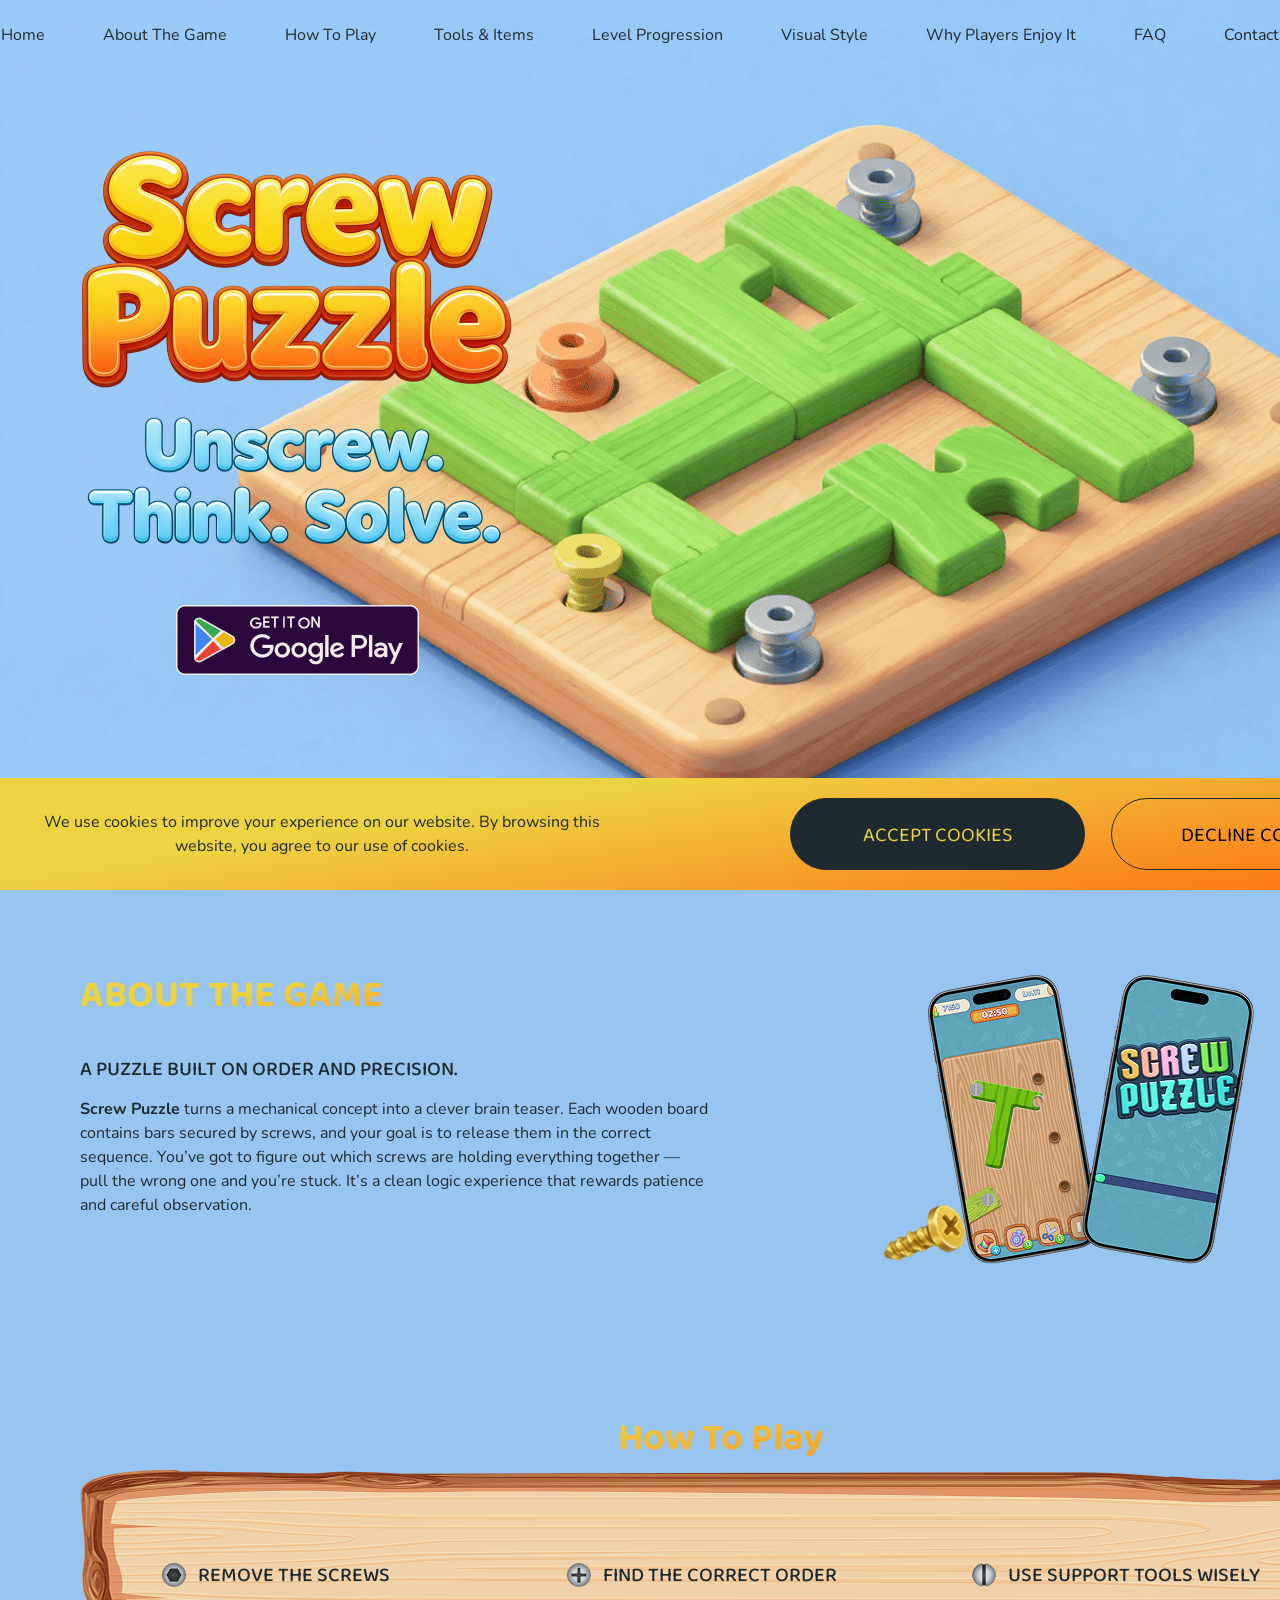
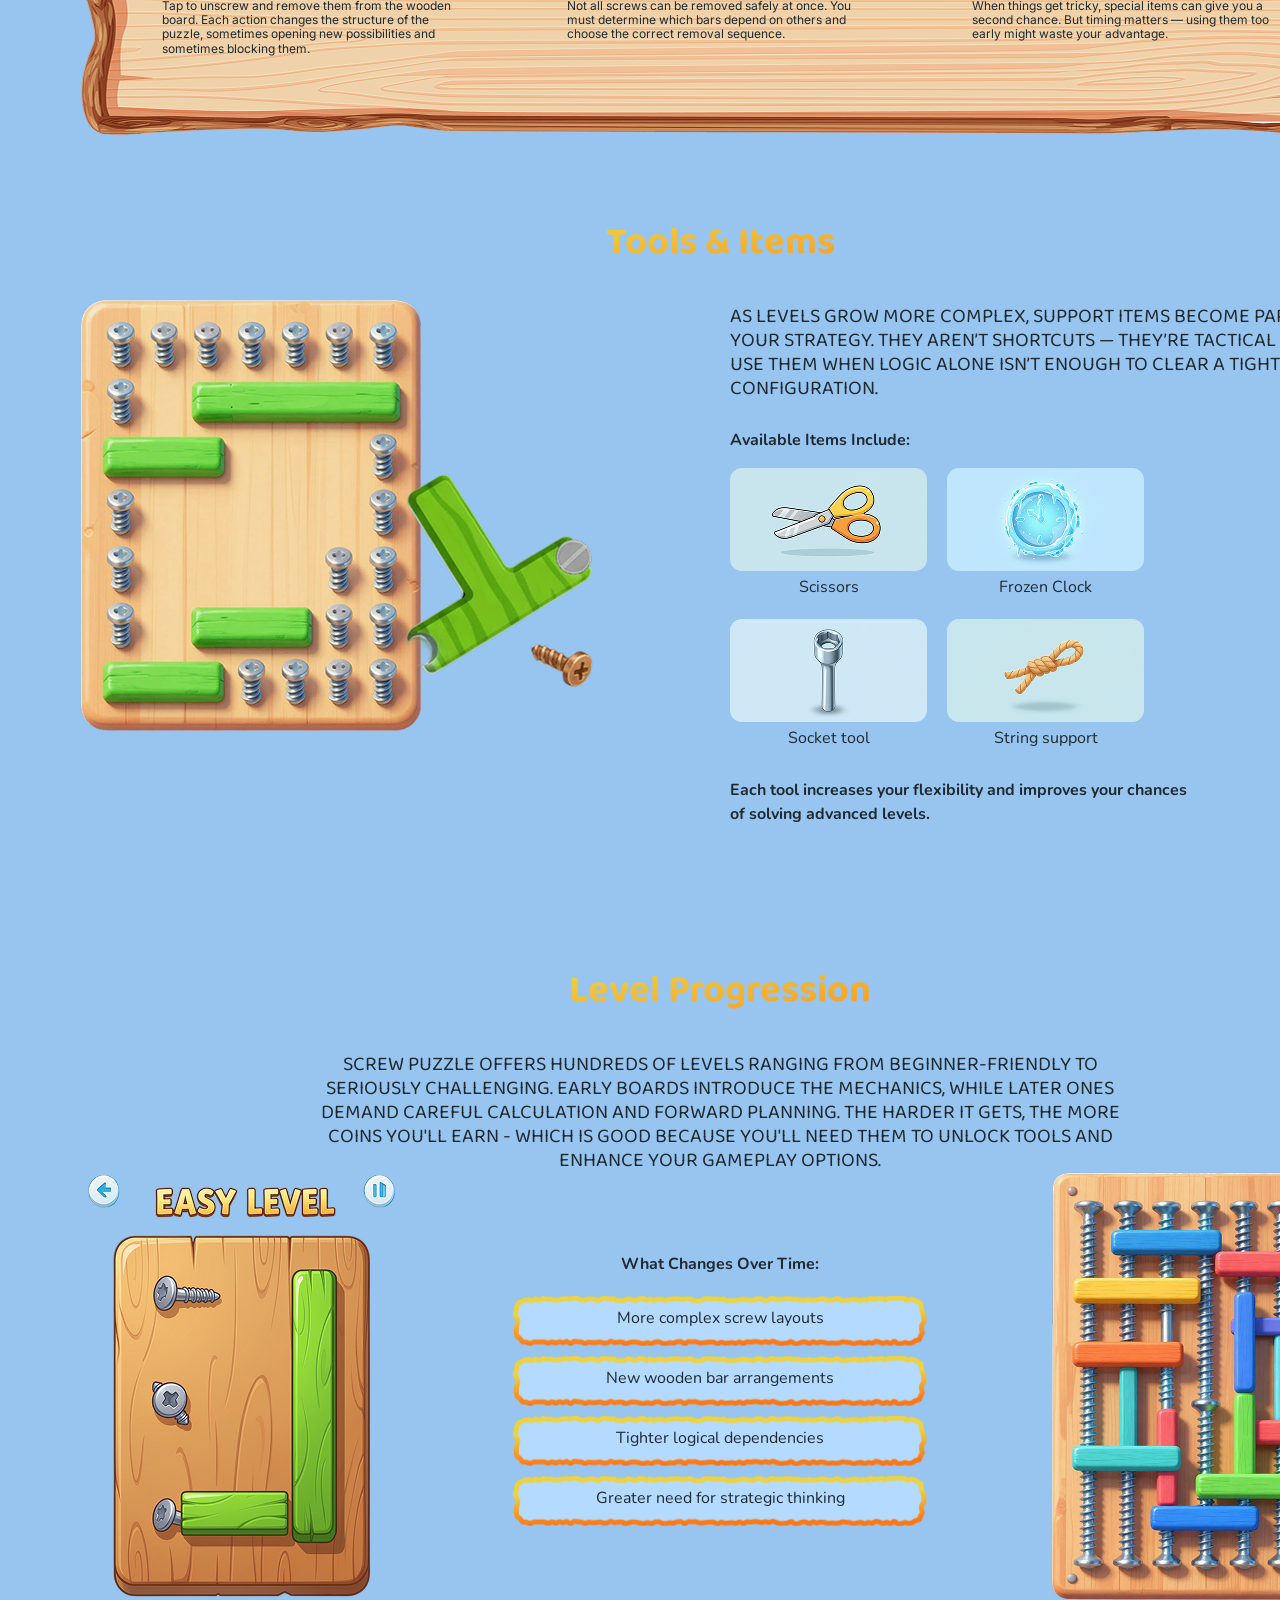
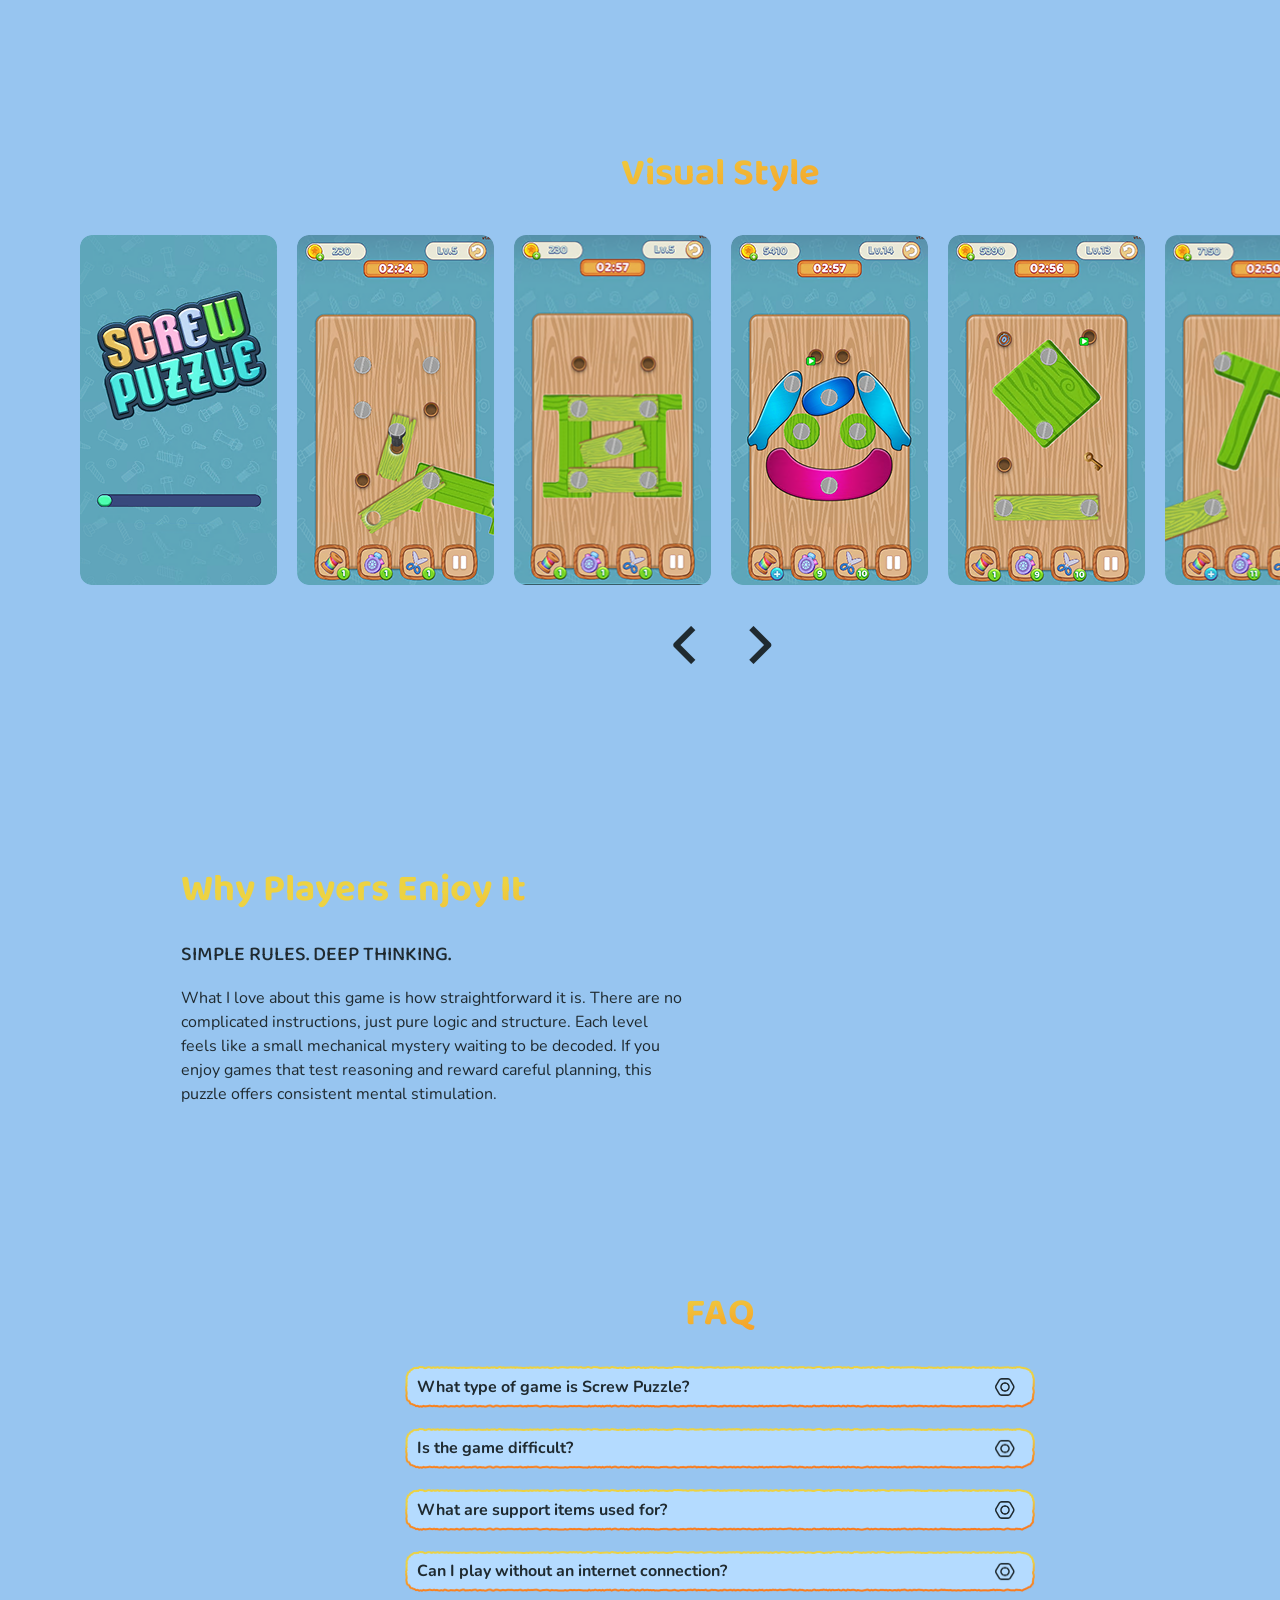
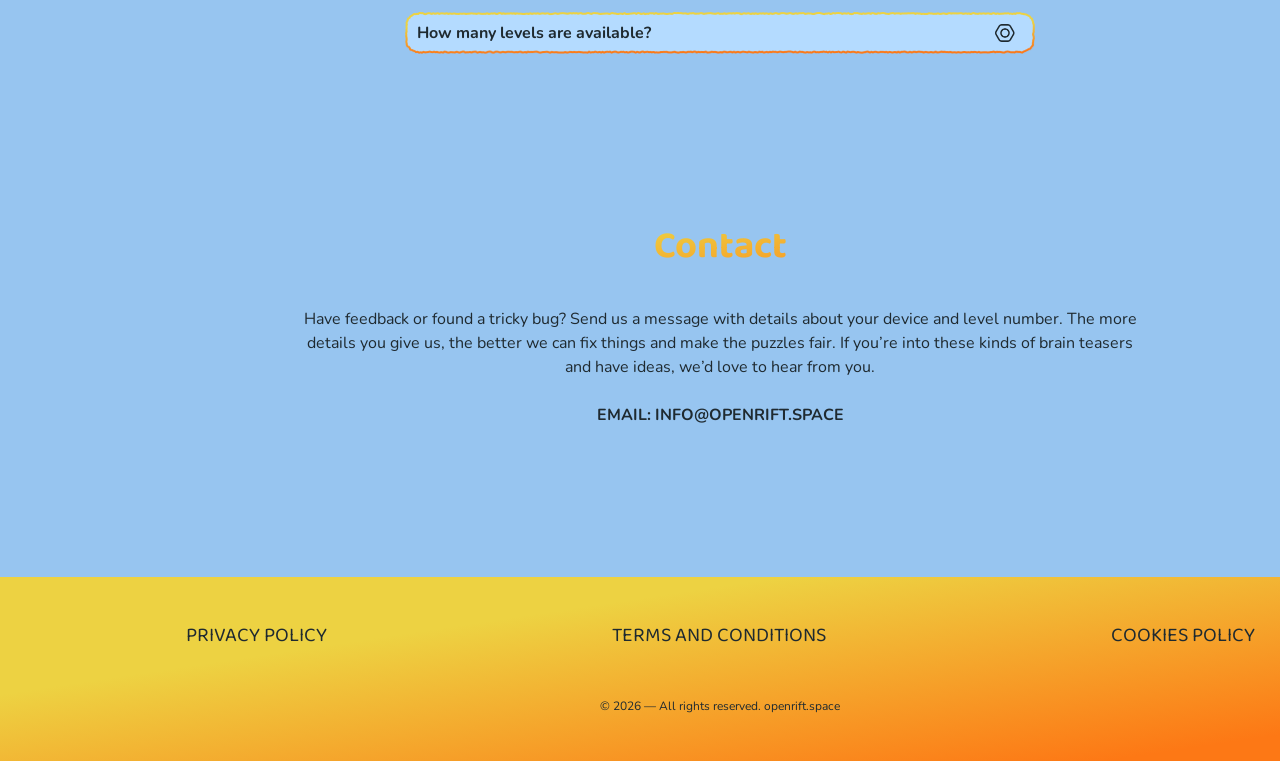
==== commit bfabb25c: "3" ====
--- a/index.html
+++ b/index.html
@@ -31,146 +31,114 @@
   </head>
 
   <body>
-    <div id="cookie-popup" class="class-cookie-popup">
-      <div class="class-cookie-popup-container">
-        <p class="class-cookie-popup-text-two">
+    <div id="cookie-popup" class="i-v-cookie-popup">
+      <div class="i-v-cookie-popup-container">
+        <p class="i-v-cookie-popup-text-two">
           We use cookies to improve your experience on our website. By browsing
           this website, you agree to our use of cookies.
         </p>
-        <div class="class-cookie-button-container">
-          <button id="accept-cookies" class="class-cookie-button">
+        <div class="i-v-cookie-button-container">
+          <button id="accept-cookies" class="i-v-cookie-button">
             Accept cookies
           </button>
-          <button id="decline-cookies" class="class-cookie-button">
+          <button id="decline-cookies" class="i-v-cookie-button">
             Decline Cookies
           </button>
         </div>
       </div>
     </div>
-    <header class="class-header">
-      <div class="class-header-background"></div>
-      <nav class="class-navigation">
-        <ul class="class-navigation-list">
-          <li class="class-navigation-item">
-            <a href="/" class="class-navigation-link">
-              <img
-                class="class-title-img class-navigation-img"
-                alt="logo"
-                src="img"
-                style=""
-              />
-            </a>
-          </li>
-          <li class="class-navigation-item">
-            <a href="/" class="class-navigation-link">Home</a>
-          </li>
-          <li class="class-navigation-item">
-            <a href="/#about" class="class-navigation-link">About the Game</a>
-          </li>
-          <li class="class-navigation-item">
-            <a href="/#why" class="class-navigation-link">Why Us?</a>
-          </li>
-          <li class="class-navigation-item">
-            <a href="/#uniqueness" class="class-navigation-link"
-              >Our Uniqueness</a
+    <header class="i-v-header">
+      <div class="i-v-header-background"></div>
+      <nav class="i-v-navigation">
+        <ul class="i-v-navigation-list">
+          <li class="i-v-navigation-item">
+            <a href="/" class="i-v-navigation-link">Home</a>
+          </li>
+          <li class="i-v-navigation-item">
+            <a href="/#about" class="i-v-navigation-link">About The Game</a>
+          </li>
+          <li class="i-v-navigation-item">
+            <a href="/#why" class="i-v-navigation-link">How To Play</a>
+          </li>
+          <li class="i-v-navigation-item">
+            <a href="/#uniqueness" class="i-v-navigation-link">Tools & Items</a>
+          </li>
+
+          <li class="i-v-navigation-item">
+            <a href="/#how" class="i-v-navigation-link">Level Progression</a>
+          </li>
+          <li class="i-v-navigation-item">
+            <a href="/#gallery" class="i-v-navigation-link">Visual Style</a>
+          </li>
+          <li class="i-v-navigation-item">
+            <a href="/#characters" class="i-v-navigation-link"
+              >Why Players Enjoy It</a
             >
           </li>
 
-          <li class="class-navigation-item">
-            <a href="/#how" class="class-navigation-link">How to Play</a>
-          </li>
-          <li class="class-navigation-item">
-            <a href="/#characters" class="class-navigation-link">Characters</a>
-          </li>
-          <li class="class-navigation-item">
-            <a href="/#reviews" class="class-navigation-link">User Reviews</a>
-          </li>
-          <li class="class-navigation-item">
-            <a href="/#faq" class="class-navigation-link">FAQ</a>
-          </li>
-          <li class="class-navigation-item">
-            <a href="/#gallery" class="class-navigation-link">Gallery</a>
-          </li>
-          <li class="class-navigation-item">
-            <a href="/#features" class="class-navigation-link">Features</a>
-          </li>
-          <li class="class-navigation-item">
-            <a
-              href="/policy.html"
-              class="class-navigation-link class-navigation-item-desk"
+          <li class="i-v-navigation-item">
+            <a href="/#faq" class="i-v-navigation-link">FAQ</a>
+          </li>
+
+          <li class="i-v-navigation-item">
+            <a href="/#features" class="i-v-navigation-link">Contact</a>
+          </li>
+        </ul>
+
+        <div class="i-v-header-button-wrapper">
+          <a href="/" class="i-v-policy-terms-header-icon-menu"> </a>
+
+          <button type="button" class="i-v-header-icon-button" data-menu-button>
+            <svg
+              class="i-v-title-img i-v-header-icon i-v-header-icon-menu"
+              width="48"
+              height="48"
+              viewBox="0 0 48 48"
+              fill="none"
+              xmlns="http://www.w3.org/2000/svg"
             >
-              Privacy Policy
-            </a>
-          </li>
-          <li class="class-navigation-item">
-            <a
-              href="/terms.html"
-              class="class-navigation-link class-navigation-item-desk"
+              <path
+                d="M6 36V33H42V36H6ZM6 25.5V22.5H42V25.5H6ZM6 15V12H42V15H6Z"
+                fill="#1F2A30"
+              />
+            </svg>
+            <svg
+              class="i-v-header-icon i-v-header-icon-close"
+              width="48"
+              height="48"
+              viewBox="0 0 48 48"
+              fill="none"
+              xmlns="http://www.w3.org/2000/svg"
             >
-              Terms and Conditions
-            </a>
-          </li>
-          <li class="class-navigation-item">
-            <a
-              href="/cookies.html"
-              class="class-navigation-link class-navigation-item-desk"
-            >
-              Cookies Policy
-            </a>
-          </li>
-        </ul>
-
-        <div class="class-header-button-wrapper">
-          <a href="/" class="class-policy-terms-header-icon-menu">
-            <img
-              href="/"
-              class="class-title-img"
-              alt="logo"
-              src="img"
-              style=""
-            />
-          </a>
-
-          <button
-            type="button"
-            class="class-header-icon-button"
-            data-menu-button
-          >
-            <img
-              class="class-header-icon class-header-icon-menu"
-              src="img/header/menu.png"
-              style=""
-              alt="menu "
-            />
-            <img
-              class="class-header-icon class-header-icon-close"
-              src="img/header/menu (1).png"
-              alt="close"
-            />
+              <path
+                d="M12.8 38L10 35.2L21.2 24L10 12.8L12.8 10L24 21.2L35.2 10L38 12.8L26.8 24L38 35.2L35.2 38L24 26.8L12.8 38Z"
+                fill="#1F2A30"
+              />
+            </svg>
           </button>
         </div>
       </nav>
     </header>
 
     <main>
-      <section class="class-home" id="home">
-        <div class="class-home-container">
-          <div class="class-home-container-top">
+      <section class="i-v-home" id="home">
+        <div class="i-v-home-container">
+          <div class="i-v-home-container-top">
             <h1>
               <img
-                class="class-home-title-img"
+                class="i-v-home-title-img"
                 src="/img/1.png"
                 alt="Screw Puzzle"
               />
             </h1>
 
             <a
-              class="class-home-link"
+              class="i-v-home-link"
               href="https://play.google.com/store/apps/details?id=com.ScrewCompany.ScrewPuzzle&hl=en&gl=us"
               target="_blank"
             >
               <img
-                class="class-home-img"
+                class="i-v-home-img"
                 src="./img/play.png"
                 alt="google play"
               />
@@ -178,16 +146,14 @@
           </div>
         </div>
       </section>
-      <section class="class-about" id="about">
-        <div class="class-about-container">
-          <h2 class="class-about-title class-about-text-left">
-            ABOUT THE GAME
-          </h2>
-          <h3 class="class-about-title-two class-about-text-left">
+      <section class="i-v-about" id="about">
+        <div class="i-v-about-container">
+          <h2 class="i-v-about-title i-v-about-text-left">ABOUT THE GAME</h2>
+          <h3 class="i-v-about-title-two i-v-about-text-left">
             A puzzle built on order and precision.
           </h3>
-          <p class="class-about-text class-about-text-left">
-            <span class="class-about-text-bold"> Screw Puzzle</span>
+          <p class="i-v-about-text i-v-about-text-left">
+            <span class="i-v-about-text-bold"> Screw Puzzle</span>
             turns a mechanical concept into a clever brain teaser. Each wooden
             board contains bars secured by screws, and your goal is to release
             them in the correct sequence. You’ve got to figure out which screws
@@ -195,50 +161,51 @@
             you’re stuck. It’s a clean logic experience that rewards patience
             and careful observation.
           </p>
-        </div>
-      </section>
-      <article class="class-why" id="why">
+          <img class="i-v-about-img" src="/img/2.png" alt="" />
+        </div>
+      </section>
+      <article class="i-v-why" id="why">
         <span style="display: none"
-          >Generated: 2026-03-30, Hash: class-qk-class-39fd7x</span
+          >Generated: 2026-03-30, Hash: i-v-qk-i-v-39fd7x</span
         >
 
-        <div class="class-why-container">
-          <h2 class="class-about-title">How To Play</h2>
-          <dl class="class-why-list">
-            <div class="class-why-item">
-              <dt class="class-why-text-bold">
-                <figure class="class-why-img">
-                  <img class="class-why-img" src="img/1 (1).png" alt="screw" />
+        <div class="i-v-why-container">
+          <h2 class="i-v-about-title">How To Play</h2>
+          <dl class="i-v-why-list">
+            <div class="i-v-why-item">
+              <dt class="i-v-why-text-bold">
+                <figure class="i-v-why-img">
+                  <img class="i-v-why-img" src="img/1 (1).png" alt="screw" />
                 </figure>
                 Remove the screws
               </dt>
-              <dd class="class-why-text">
+              <dd class="i-v-why-text">
                 Tap to unscrew and remove them from the wooden board. Each
                 action changes the structure of the puzzle, sometimes opening
                 new possibilities and sometimes blocking them.
               </dd>
             </div>
-            <div class="class-why-item">
-              <dt class="class-why-text-bold">
-                <figure class="class-why-img">
-                  <img class="class-why-img" src="img/1 (2).png" alt="screw" />
+            <div class="i-v-why-item">
+              <dt class="i-v-why-text-bold">
+                <figure class="i-v-why-img">
+                  <img class="i-v-why-img" src="img/1 (2).png" alt="screw" />
                 </figure>
                 Find the correct order
               </dt>
-              <dd class="class-why-text">
+              <dd class="i-v-why-text">
                 Not all screws can be removed safely at once. You must determine
                 which bars depend on others and choose the correct removal
                 sequence.
               </dd>
             </div>
-            <div class="class-why-item">
-              <dt class="class-why-text-bold">
-                <figure class="class-why-img">
-                  <img class="class-why-img" src="img/1 (3).png" alt="screw" />
+            <div class="i-v-why-item">
+              <dt class="i-v-why-text-bold">
+                <figure class="i-v-why-img">
+                  <img class="i-v-why-img" src="img/1 (3).png" alt="screw" />
                 </figure>
                 Use support tools wisely
               </dt>
-              <dd class="class-why-text">
+              <dd class="i-v-why-text">
                 When things get tricky, special items can give you a second
                 chance. But timing matters — using them too early might waste
                 your advantage.
@@ -247,60 +214,62 @@
           </dl>
         </div>
       </article>
-      <section class="class-uniqueness" id="uniqueness">
-        <div class="class-uniqueness-container">
-          <h2 class="class-about-title">Tools & Items</h2>
-          <p class="class-uniqueness-text">
+      <section class="i-v-uniqueness" id="uniqueness">
+        <div class="i-v-uniqueness-container">
+          <h2 class="i-v-about-title">Tools & Items</h2>
+          <p class="i-v-uniqueness-text">
             As levels grow more complex, support items become part of your
             strategy. They aren’t shortcuts — they’re tactical tools. Use them
             when logic alone isn’t enough to clear a tight configuration.
           </p>
-          <p class="class-uniqueness-text-two">Available Items Include:</p>
-          <div class="class-uniqueness-list">
-            <div class="class-uniqueness-item">
-              <img
-                class="class-uniqueness-img"
+          <img class="i-v-about-img i-v-uniqueimg" src="/img/3.png" alt="" />
+
+          <p class="i-v-uniqueness-text-two">Available Items Include:</p>
+          <div class="i-v-uniqueness-list">
+            <div class="i-v-uniqueness-item">
+              <img
+                class="i-v-uniqueness-img"
                 src="/img/Icon Background (1).png"
                 alt="item"
               />
-              <p class="class-uniqueness-text-bold">Scissors</p>
-            </div>
-            <div class="class-uniqueness-item">
-              <img
-                class="class-uniqueness-img"
+              <p class="i-v-uniqueness-text-bold">Scissors</p>
+            </div>
+            <div class="i-v-uniqueness-item">
+              <img
+                class="i-v-uniqueness-img"
                 src="/img/Icon Background (2).png"
                 alt="item"
               />
-              <p class="class-uniqueness-text-bold">Frozen Clock</p>
-            </div>
-            <div class="class-uniqueness-item">
-              <img
-                class="class-uniqueness-img"
+              <p class="i-v-uniqueness-text-bold">Frozen Clock</p>
+            </div>
+            <div class="i-v-uniqueness-item">
+              <img
+                class="i-v-uniqueness-img"
                 src="/img/Icon Background (3).png"
                 alt="item"
               />
-              <p class="class-uniqueness-text-bold">Socket tool</p>
-            </div>
-            <div class="class-uniqueness-item">
-              <img
-                class="class-uniqueness-img"
+              <p class="i-v-uniqueness-text-bold">Socket tool</p>
+            </div>
+            <div class="i-v-uniqueness-item">
+              <img
+                class="i-v-uniqueness-img"
                 src="/img/Icon Background (4).png"
                 alt="item"
               />
-              <p class="class-uniqueness-text-bold">String support</p>
+              <p class="i-v-uniqueness-text-bold">String support</p>
             </div>
           </div>
-          <p class="class-uniqueness-text-three">
+          <p class="i-v-uniqueness-text-three">
             Each tool increases your flexibility and improves your chances
             of solving advanced levels.
           </p>
         </div>
       </section>
 
-      <section class="class-how" id="how">
-        <div class="class-how-container">
-          <h2 class="class-about-title">Level Progression</h2>
-          <p class="class-how-text-bold">
+      <section class="i-v-how" id="how">
+        <div class="i-v-how-container">
+          <h2 class="i-v-about-title">Level Progression</h2>
+          <p class="i-v-how-text-bold">
             Screw Puzzle offers hundreds of levels ranging from
             beginner-friendly to seriously challenging. Early boards introduce
             the mechanics, while later ones demand careful calculation and
@@ -308,145 +277,240 @@
             which is good because you'll need them to unlock tools and enhance
             your gameplay options.
           </p>
-          <p class="class-how-text">What Changes Over Time:</p>
-          <ul class="class-how-list">
-            <li class="class-how-item">More complex screw layouts</li>
-            <li class="class-how-item">New wooden bar arrangements</li>
-            <li class="class-how-item">Tighter logical dependencies</li>
-            <li class="class-how-item">Greater need for strategic thinking</li>
+          <p class="i-v-how-text">What Changes Over Time:</p>
+          <ul class="i-v-how-list">
+            <li class="i-v-how-item">More complex screw layouts</li>
+            <li class="i-v-how-item">New wooden bar arrangements</li>
+            <li class="i-v-how-item">Tighter logical dependencies</li>
+            <li class="i-v-how-item">Greater need for strategic thinking</li>
           </ul>
         </div>
       </section>
-      <section class="class-characters" id="characters">
-        <div class="class-characters-container">
-          <h2 class="class-about-title">Characters</h2>
-          <ul class="class-characters-list">
-            <li class="class-characters-item">
-              <img class="class-characters-img" src="" alt="" />
-              <p class="class-characters-text-bold">Chef Bella:</p>
-              <p class="class-characters-text">
-                A cheerful pastry chef who inspires creativity in the kitchen
-                with her love for desserts.
-              </p>
+      <section class="i-v-gallery" id="gallery">
+        <div class="i-v-gallery-container">
+          <h2 class="i-v-about-title">Visual Style</h2>
+
+          <ul class="i-v-gallery-list">
+            <li class="i-v-gallery-item">
+              <img
+                class="i-v-gallery-image"
+                src="./img/gallery/Screenshot Image (1).png"
+                alt="gallery image"
+              />
+            </li>
+            <li class="i-v-gallery-item">
+              <img
+                class="i-v-gallery-image"
+                src="./img/gallery/Screenshot Image (2).png"
+                alt="gallery image"
+              />
+            </li>
+            <li class="i-v-gallery-item">
+              <img
+                class="i-v-gallery-image"
+                src="./img/gallery/Screenshot Image (3).png"
+                alt="gallery image"
+              />
+            </li>
+            <li class="i-v-gallery-item">
+              <img
+                class="i-v-gallery-image"
+                src="./img/gallery/Screenshot Image (4).png"
+                alt="gallery image"
+              />
+            </li>
+
+            <li class="i-v-gallery-item">
+              <img
+                class="i-v-gallery-image"
+                src="./img/gallery/Screenshot Image (5).png"
+                alt="gallery image"
+              />
+            </li>
+            <li class="i-v-gallery-item">
+              <img
+                class="i-v-gallery-image"
+                src="./img/gallery/Screenshot Image (6).png"
+                alt="gallery image"
+              />
+            </li>
+            <li class="i-v-gallery-item">
+              <img
+                class="i-v-gallery-image"
+                src="./img/gallery/Screenshot Image (7).png"
+                alt="gallery image"
+              />
+            </li>
+            <li class="i-v-gallery-item">
+              <img
+                class="i-v-gallery-image"
+                src="./img/gallery/Screenshot Image (8).png"
+                alt="gallery image"
+              />
             </li>
           </ul>
-        </div>
-      </section>
-      <section class="class-reviews" id="reviews">
-        <div class="class-reviews-container">
-          <h2 class="class-about-title">Reviews</h2>
-          <ul class="class-reviews-list">
-            <li class="class-reviews-item">
-              <div class="class-reviews-item-top">
-                <img
-                  class="class-reviews-img"
-                  src="/img/reviews/image 12.png"
-                  alt="image"
-                />
-                <p class="class-reviews-text-bold">GourmetGamer:</p>
-              </div>
-              <p class="class-reviews-text">
-                "This game is so addictive! I love discovering new recipes and
-                decorating my kitchen."
-              </p>
-            </li>
-          </ul>
-        </div>
-      </section>
-      <section class="class-faq" id="faq">
-        <div class="class-faq-container">
-          <h2 class="class-about-title">FAQ</h2>
-          <ul class="class-faq-list">
-            <li class="class-faq-item">
-              <div class="class-faq-question" onclick="toggleAnswer(this)">
-                <span>Is "Merge Food - Chef Decoration" free to play?</span>
-                <button class="class-toggle-button">
-                  <img src="/img/faq/icon.png" alt="Toggle" />
-                </button>
-              </div>
-              <div class="class-faq-answer">
-                Yes, the game is free to play with optional in-app purchases for
-                special items.
-              </div>
-            </li>
-          </ul>
-        </div>
-      </section>
-
-      <section class="class-gallery" id="gallery">
-        <div class="class-gallery-container">
-          <h2 class="class-about-title">Gallery</h2>
-
-          <ul class="class-gallery-list">
-            <li class="class-gallery-item">
-              <img
-                class="class-gallery-image"
-                src="./img/gallery/3.png"
-                alt="gallery image"
-              />
-            </li>
-          </ul>
-          <div class="class-gallery-button-container">
-            <button class="class-gallery-button class-gallery-list-left">
-              <img
-                class="class-gallery-button-icon"
-                src="img"
+          <div class="i-v-gallery-button-container">
+            <button class="i-v-gallery-button i-v-gallery-list-left">
+              <img
+                class="i-v-gallery-button-icon"
+                src="img/gallery/weui_arrow-filled (1).png"
                 alt="left button"
               />
             </button>
-            <button class="class-gallery-button class-gallery-list-right">
-              <img
-                class="class-gallery-button-icon"
-                src="img"
+            <button class="i-v-gallery-button i-v-gallery-list-right">
+              <img
+                class="i-v-gallery-button-icon"
+                src="img/gallery/weui_arrow-filled (2).png"
                 alt="right button"
               />
             </button>
           </div>
         </div>
       </section>
-      <section class="class-features" id="features">
-        <div class="class-features-container">
-          <h2 class="class-about-title">Features</h2>
-
-          <ul class="class-features-list">
-            <li class="class-features-item">
-              <p class="class-features-text-bold">Daily Quests</p>
-              <img
-                class="class-features-img"
-                src="/img/features/image (2).png"
-                alt="image"
-              />
-              <p class="class-features-text">
-                Complete tasks for extra rewards.
-              </p>
+      <section class="i-v-characters" id="characters">
+        <div class="i-v-characters-container">
+          <h2 class="i-v-about-title i-v-characters-title">
+            Why Players Enjoy It
+          </h2>
+          <p class="i-v-characters-text-bold i-v-characters-t">
+            Simple rules. Deep thinking.
+          </p>
+          <p class="i-v-characters-text i-v-characters-t">
+            What I love about this game is how straightforward it is. There are
+            no complicated instructions, just pure logic and structure. Each
+            level feels like a small mechanical mystery waiting to be decoded.
+            If you enjoy games that test reasoning and reward careful planning,
+            this puzzle offers consistent mental stimulation.
+          </p>
+        </div>
+      </section>
+      <section class="i-v-faq" id="faq">
+        <div class="i-v-faq-container">
+          <h2 class="i-v-about-title">FAQ</h2>
+          <ul class="i-v-faq-list">
+            <li class="i-v-faq-item">
+              <div class="i-v-faq-question" onclick="toggleAnswer(this)">
+                <span>What type of game is Screw Puzzle?</span>
+                <button class="i-v-toggle-button">
+                  <img src="/img/stash_screw-nut.png" alt="Toggle" />
+                </button>
+              </div>
+              <div class="i-v-faq-answer">
+                Screw Puzzle is a logic-based puzzle game focused on removing
+                screws in the correct order. Every level throws a wooden board
+                at you that you've got to take apart in just the right way. It’s
+                designed to challenge planning and observation skills rather
+                than speed. You really need to plan your moves or you'll end up
+                stuck.
+              </div>
+            </li>
+            <li class="i-v-faq-item">
+              <div class="i-v-faq-question" onclick="toggleAnswer(this)">
+                <span>Is the game difficult?</span>
+                <button class="i-v-toggle-button">
+                  <img src="/img/stash_screw-nut.png" alt="Toggle" />
+                </button>
+              </div>
+              <div class="i-v-faq-answer">
+                The early levels are accessible and introduce the mechanics
+                gradually. As you progress, the puzzles become more intricate
+                and require deeper planning. Difficulty increases steadily
+                rather than suddenly. Players who enjoy logical thinking will
+                appreciate the challenge curve.
+              </div>
+            </li>
+            <li class="i-v-faq-item">
+              <div class="i-v-faq-question" onclick="toggleAnswer(this)">
+                <span>What are support items used for?</span>
+                <button class="i-v-toggle-button">
+                  <img src="/img/stash_screw-nut.png" alt="Toggle" />
+                </button>
+              </div>
+              <div class="i-v-faq-answer">
+                When you're totally stuck, these support items can bail you out.
+                They give you some wiggle room when nothing seems to work.
+                However, they must be used wisely because each one has value.
+                Proper timing can make the difference between failure and
+                success.
+              </div>
+            </li>
+            <li class="i-v-faq-item">
+              <div class="i-v-faq-question" onclick="toggleAnswer(this)">
+                <span>Can I play without an internet connection?</span>
+                <button class="i-v-toggle-button">
+                  <img src="/img/stash_screw-nut.png" alt="Toggle" />
+                </button>
+              </div>
+              <div class="i-v-faq-answer">
+                Yes, Screw Puzzle supports offline play. You can solve levels
+                anytime without relying on connectivity. This makes it
+                convenient for travel or situations where internet access is
+                limited. Gameplay remains smooth and uninterrupted.
+              </div>
+            </li>
+            <li class="i-v-faq-item">
+              <div class="i-v-faq-question" onclick="toggleAnswer(this)">
+                <span>How many levels are available?</span>
+                <button class="i-v-toggle-button">
+                  <img src="/img/stash_screw-nut.png" alt="Toggle" />
+                </button>
+              </div>
+              <div class="i-v-faq-answer">
+                The game offers hundreds of levels across a wide difficulty
+                range. New patterns and board layouts keep the experience fresh.
+                As you advance, challenges become more layered and complex.
+                So you’ll definitely have plenty to keep you busy for a while.
+              </div>
             </li>
           </ul>
+        </div>
+      </section>
+
+      <section class="i-v-features" id="features">
+        <div class="i-v-features-container">
+          <h2 class="i-v-about-title">Contact</h2>
+
+          <p class="i-v-features-text-bold">
+            Have feedback or found a tricky bug? Send us a message with details
+            about your device and level number. The more details you give us,
+            the better we can fix things and make the puzzles fair.
+            If you’re into these kinds of brain teasers and have ideas,
+            we’d love to hear from you.
+          </p>
+
+          <a
+            class="i-v-email-link i-v-features-text"
+            style="text-align: center"
+            href="mailto:info@openrift.space"
+          >
+            Email: info@openrift.space</a
+          >
         </div>
       </section>
     </main>
     <footer
-      class="class-footer"
+      class="i-v-footer"
       style="
         margin: auto;
         background: linear-gradient(351.46deg, #fd7815 6.95%, #edd242 68.75%);
       "
     >
-      <div class="class-footer-container">
-        <div class="class-footer-wrapper">
-          <a class="class-footer-text" href="/policy.html">Privacy Policy</a>
-          <a class="class-footer-text" href="/terms.html"
+      <div class="i-v-footer-container">
+        <div class="i-v-footer-wrapper">
+          <a class="i-v-footer-text" href="/policy.html">Privacy Policy</a>
+          <a class="i-v-footer-text" href="/terms.html"
             >Terms and Conditions
           </a>
-          <a class="class-footer-text" href="/cookies.html">Cookies Policy</a>
-        </div>
-        <p class="class-footer-copyright">
+          <a class="i-v-footer-text" href="/cookies.html">Cookies Policy</a>
+        </div>
+        <p class="i-v-footer-copyright">
           © 2026 — All rights reserved. openrift.space
         </p>
       </div>
     </footer>
 
     <script src="js/mobile-menu.js"></script>
-    <script src="js/jquery-loc-class-0.js"></script>
+    <script src="js/jquery-loc-i-v-0.js"></script>
     <script type="text/javascript" src="slick/slick.min.js"></script>
     <script src="js/slick.js"></script>
   </body>
--- a/css/main.css
+++ b/css/main.css
@@ -60,17 +60,17 @@
   scale: 120%;
 }
 
-.class-header.is-open .class-header-background {
+.i-v-header.is-open .i-v-header-background {
   left: 0;
 }
-.class-header-button-wrapper {
+.i-v-header-button-wrapper {
   margin-left: auto;
 }
-.class-header-icon {
+.i-v-header-icon {
   display: none;
 }
 
-.class-header-icon-button {
+.i-v-header-icon-button {
   display: -webkit-box;
   display: -ms-flexbox;
   display: flex;
@@ -78,34 +78,33 @@
   border: none;
   border-radius: 50%;
 }
-.class-navigation-list.is-open {
+.i-v-navigation-list.is-open {
   right: 0;
 }
-.class-header-icon-menu {
+.i-v-header-icon-menu {
   display: block;
 }
 
-.class-header-icon-button.is-open .class-header-icon-menu {
+.i-v-header-icon-button.is-open .i-v-header-icon-menu {
   display: none;
 }
 
-.class-header-icon-button.is-open .class-header-icon-close {
+.i-v-header-icon-button.is-open .i-v-header-icon-close {
   display: block;
 }
 
-.class-header {
+.i-v-header {
   position: fixed;
   width: 100%;
   z-index: 5;
   transition: background-color 0.3s ease;
   background: transparent;
   display: flex;
-  height: 64px;
-  background: #297d17;
-  box-shadow: 4px 7px 9px 0px #00000040;
-}
-
-.class-header-background {
+  height: auto;
+  background: transparent;
+}
+
+.i-v-header-background {
   position: absolute;
   top: 0;
   right: 0;
@@ -113,32 +112,32 @@
   left: 100%;
   z-index: -1;
   transition: left 0.3s ease;
-  background: #297d17;
-  box-shadow: 4px 7px 9px 0px #00000040;
-}
-.class-header.is-open .class-header-background {
+  background: transparent;
+  background: #edd242;
+}
+.i-v-header.is-open .i-v-header-background {
   left: 0;
 }
-.class-header-button-wrapper {
+.i-v-header-button-wrapper {
   margin-right: auto;
   display: flex;
   align-items: center;
   justify-content: space-between;
 }
 
-.class-header-icon-menu {
+.i-v-header-icon-menu {
   display: block;
 }
 
-.class-header-icon-button.is-open .class-header-icon-menu {
+.i-v-header-icon-button.is-open .i-v-header-icon-menu {
   display: none;
 }
 
-.class-header-icon-button.is-open .class-header-icon-close {
+.i-v-header-icon-button.is-open .i-v-header-icon-close {
   display: block;
 }
 
-.class-navigation {
+.i-v-navigation {
   display: -ms-flexbox;
   -webkit-box-orient: vertical;
   -webkit-box-direction: normal;
@@ -154,57 +153,66 @@
   position: relative;
 }
 
-.class-navigation-list {
+.i-v-navigation-list {
   display: flex;
   flex-direction: column;
-  align-items: center;
+  align-items: start;
   position: absolute;
   top: 100%;
   right: -100%;
   width: 100%;
-  height: 557px;
+  height: auto;
   transition: 0.3s;
   z-index: 999;
-  padding: 0px 32px;
-  border-radius: 0px 0px 20px 20px;
-  gap: 28px;
-  background: #ffc16b;
-}
-
-.class-navigation-list.is-open {
+  padding: 66px 0px 66px 128px;
+
+  gap: 26px;
+  background: linear-gradient(351.46deg, #fd7815 6.95%, #edd242 68.75%);
+}
+
+.i-v-navigation-list.is-open {
   right: 0;
 }
 
-.class-navigation-link {
+.i-v-navigation-link {
   transition: all 0.3s ease-in-out;
   text-decoration: none;
-  color: #482600;
-}
-
-.class-navigation-link:hover,
-.class-navigatioт-link:focus {
-  color: #297d17;
-}
-
-.class-header.is-open {
+  color: #1f2a30;
+  font-family: Nunito;
+  font-weight: 400;
+  font-style: Regular;
+  font-size: 16px;
+  leading-trim: NONE;
+  line-height: 150%;
+  letter-spacing: 0%;
+  display: inline-block;
+  transition: transform 0.3s ease;
+}
+
+.i-v-navigation-link:hover,
+.i-v-navigatioт-link:focus {
+  transform: scale(1.1);
+}
+
+.i-v-header.is-open {
   background-color: transparent;
 }
 
-.class-navigation-img {
+.i-v-navigation-img {
   display: none;
 }
 
 @media screen and (min-width: 1200px) {
-  .class-navigation-img {
+  .i-v-navigation-img {
     display: block;
   }
-  .class-policy-terms-header-icon-menu {
+  .i-v-policy-terms-header-icon-menu {
     display: none;
   }
-  .class-header-button-wrapper {
+  .i-v-header-button-wrapper {
     display: none;
   }
-  .class-header {
+  .i-v-header {
     width: 100%;
     height: 70px;
     padding: 0;
@@ -214,10 +222,10 @@
     z-index: 1000;
   }
 
-  .class-header-icon-button {
+  .i-v-header-icon-button {
     display: none;
   }
-  .class-navigation {
+  .i-v-navigation {
     display: flex;
     flex-direction: row;
     flex: 1;
@@ -227,7 +235,7 @@
     margin: auto;
   }
 
-  .class-navigation-list {
+  .i-v-navigation-list {
     background-color: transparent;
     flex-direction: row;
     display: flex;
@@ -236,7 +244,7 @@
     margin: auto;
     padding-block: 0;
     flex: 1;
-    gap: 13px;
+    gap: 58px;
     height: 0px;
     display: flex;
     justify-content: center;
@@ -245,25 +253,18 @@
     padding: 0;
   }
 
-  .class-navigation-link {
-  }
-
-  .class-navigation-link:hover,
-  .class-navigation-link:focus {
-  }
-
-  .class-navigation-item-desk {
+  .i-v-navigation-item-desk {
     display: none;
   }
 }
 
-.class-home {
+.i-v-home {
   width: 375px;
 
   margin: 0px auto 0;
   padding-top: 42px;
 }
-.class-home-container {
+.i-v-home-container {
   width: 335px;
   height: 719px;
   background-repeat: no-repeat;
@@ -274,38 +275,38 @@
   margin: auto;
 }
 
-.class-home-container-top {
+.i-v-home-container-top {
   padding-top: 82px;
   display: flex;
   flex-direction: column;
   align-items: center;
   gap: 28px;
 }
-.class-home-title-img {
+.i-v-home-title-img {
   width: 335px;
   height: 312px;
 }
 
-.class-home-link {
+.i-v-home-link {
   transition: all 0.3s ease-in-out;
 }
-.class-home-img {
+.i-v-home-img {
   width: 243px;
   height: 70px;
 }
 
-.class-home-link:hover {
+.i-v-home-link:hover {
   transform: scale(1.1);
 }
 
-@media screen and (min-width: 1200px) {
-  .class-home {
+@media screen and (min-width: 1201px) {
+  .i-v-home {
     width: 1440px;
 
     margin: 0px auto 0;
     padding-top: 0px;
   }
-  .class-home-container {
+  .i-v-home-container {
     width: 1440px;
     height: 823px;
     background-repeat: no-repeat;
@@ -316,24 +317,24 @@
     margin: auto;
   }
 
-  .class-home-container-top {
+  .i-v-home-container-top {
     padding: 148px 926px 0 80px;
     display: flex;
     flex-direction: column;
     align-items: center;
     gap: 52px;
   }
-  .class-home-title-img {
+  .i-v-home-title-img {
     width: 434px;
     height: 405px;
   }
 }
-.class-about {
+.i-v-about {
   margin: auto;
   width: 375px;
   padding: 119px 20px 0;
 }
-.class-about-container {
+.i-v-about-container {
   width: 335px;
   height: 660px;
   background-repeat: no-repeat;
@@ -343,7 +344,7 @@
 
   margin: auto;
 }
-.class-about-title {
+.i-v-about-title {
   font-family: "Baloo 2", sans-serif;
   font-weight: 700;
   font-style: Bold;
@@ -358,7 +359,7 @@
   -webkit-background-clip: text;
   -webkit-text-fill-color: transparent;
 }
-.class-about-title-two {
+.i-v-about-title-two {
   font-family: "Baloo 2", sans-serif;
   font-weight: 500;
   font-style: Medium;
@@ -370,17 +371,17 @@
   text-transform: uppercase;
   padding: 32px 0 333px;
 }
-.class-about-text {
-  font-family: Nunito;
-  font-weight: 400;
-  font-style: Regular;
-  font-size: 16px;
-  leading-trim: NONE;
-  line-height: 150%;
-  letter-spacing: 0%;
-}
-
-.class-about-text-bold {
+.i-v-about-text {
+  font-family: Nunito;
+  font-weight: 400;
+  font-style: Regular;
+  font-size: 16px;
+  leading-trim: NONE;
+  line-height: 150%;
+  letter-spacing: 0%;
+}
+
+.i-v-about-text-bold {
   font-family: Nunito;
   font-weight: 700;
   font-style: Bold;
@@ -389,37 +390,45 @@
   line-height: 150%;
   letter-spacing: 0%;
 }
-
+.i-v-about-img {
+  display: none;
+}
 @media screen and (min-width: 1200px) {
-  .class-about {
+  .i-v-about {
     margin: auto;
     width: 1440px;
     padding: 150px 80px 0;
   }
-  .class-about-container {
+
+  .i-v-about-container {
     width: 1280px;
     height: 293px;
-
+    position: relative;
     background-image: url("/img/About\ Section.png");
 
     margin: auto;
   }
-
-  .class-about-title-two {
+  .i-v-about-img {
+    display: block;
+    position: absolute;
+    bottom: -18px;
+    right: 392px;
+  }
+  .i-v-about-title-two {
     padding: 38px 0 16px;
   }
-  .class-about-text-left {
+  .i-v-about-text-left {
     text-align: left;
     width: 630px;
   }
 }
-.class-why {
+.i-v-why {
   margin: auto;
   width: 375px;
   padding: 80px 0 0;
 }
 
-.class-why-container {
+.i-v-why-container {
   width: 375px;
   height: 448px;
   margin: auto;
@@ -430,21 +439,21 @@
   background-position: center;
   background-image: url("/img/How\ to\ play.png");
 }
-.class-why-list {
+.i-v-why-list {
   padding-top: 72px;
   display: flex;
   flex-direction: column;
   gap: 20px;
 }
-.class-why-item {
+.i-v-why-item {
   display: flex;
   flex-direction: column;
   gap: 12px;
 }
-.class-why-img {
+.i-v-why-img {
   width: 24px;
 }
-.class-why-text-bold {
+.i-v-why-text-bold {
   display: flex;
   align-items: center;
   gap: 12px;
@@ -457,7 +466,7 @@
   text-transform: uppercase;
   font-family: "Baloo 2", sans-serif;
 }
-.class-why-text {
+.i-v-why-text {
   font-family: Inter;
   font-weight: 400;
   font-style: Regular;
@@ -468,13 +477,13 @@
 }
 
 @media screen and (min-width: 1200px) {
-  .class-why {
+  .i-v-why {
     margin: auto;
     width: 1440px;
     padding: 150px 0 0;
   }
 
-  .class-why-container {
+  .i-v-why-container {
     width: 1280px;
     height: 324px;
     margin: auto;
@@ -482,19 +491,19 @@
 
     background-image: url("/img/How\ to\ play\ \(1\).png");
   }
-  .class-why-list {
+  .i-v-why-list {
     padding-top: 101px;
     display: flex;
     flex-direction: row;
     gap: 100px;
   }
-  .class-why-item {
+  .i-v-why-item {
     width: 305px;
   }
-  .class-why-img {
+  .i-v-why-img {
     width: 24px;
   }
-  .class-why-text-bold {
+  .i-v-why-text-bold {
     display: flex;
     align-items: center;
     gap: 12px;
@@ -507,7 +516,7 @@
     text-transform: uppercase;
     font-family: "Baloo 2", sans-serif;
   }
-  .class-why-text {
+  .i-v-why-text {
     font-family: Inter;
     font-weight: 400;
     font-style: Regular;
@@ -518,12 +527,12 @@
   }
 }
 
-.class-uniqueness {
+.i-v-uniqueness {
   margin: auto;
   width: 375px;
   padding: 80px 0 0;
 }
-.class-uniqueness-container {
+.i-v-uniqueness-container {
   margin: auto;
   width: 335px;
   height: 1293px;
@@ -532,7 +541,7 @@
   background-position: center;
   background-image: url("/img/Tools\ section.png");
 }
-.class-uniqueness-text {
+.i-v-uniqueness-text {
   font-family: "Baloo 2", sans-serif;
   padding: 357px 0 16px;
   font-weight: 400;
@@ -544,7 +553,7 @@
   text-align: center;
   text-transform: uppercase;
 }
-.class-uniqueness-text-two {
+.i-v-uniqueness-text-two {
   padding-left: 69px;
   font-family: Nunito;
   font-weight: 700;
@@ -554,18 +563,18 @@
   line-height: 150%;
   letter-spacing: 0%;
 }
-.class-uniqueness-list {
+.i-v-uniqueness-list {
   padding-top: 14px;
   display: flex;
   flex-direction: column;
   gap: 20px;
   align-items: center;
 }
-.class-uniqueness-item {
-}
-.class-uniqueness-img {
-}
-.class-uniqueness-text-bold {
+.i-v-uniqueness-item {
+}
+.i-v-uniqueness-img {
+}
+.i-v-uniqueness-text-bold {
   font-family: Nunito;
   font-weight: 400;
   font-style: Regular;
@@ -576,7 +585,7 @@
   text-align: center;
   padding-top: 4px;
 }
-.class-uniqueness-text-three {
+.i-v-uniqueness-text-three {
   font-family: Nunito;
   font-weight: 700;
   font-style: Bold;
@@ -589,27 +598,33 @@
 }
 
 @media screen and (min-width: 1200px) {
-  .class-uniqueness {
+  .i-v-uniqueness {
     margin: auto;
     width: 1440px;
     padding: 150px 80 0;
   }
-  .class-uniqueness-container {
+  .i-v-uniqueness-container {
     margin: auto;
     width: 1280px;
     height: 598px;
-
+    position: relative;
     background-image: url("/img/Tools\ section\ \(1\).png");
   }
-  .class-uniqueness-text {
+  .i-v-uniqueimg {
+    display: block;
+    position: absolute;
+    bottom: 107px;
+    right: 738px;
+  }
+  .i-v-uniqueness-text {
     font-family: "Baloo 2", sans-serif;
     padding: 38px 0 28px 650px;
     text-align: left;
   }
-  .class-uniqueness-text-two {
+  .i-v-uniqueness-text-two {
     padding-left: 650px;
   }
-  .class-uniqueness-list {
+  .i-v-uniqueness-list {
     padding-left: 650px;
     padding-top: 16px;
     display: flex;
@@ -619,7 +634,7 @@
     align-items: start;
   }
 
-  .class-uniqueness-text-three {
+  .i-v-uniqueness-text-three {
     font-family: Nunito;
     font-weight: 700;
     font-style: Bold;
@@ -633,12 +648,12 @@
     padding-right: 108px;
   }
 }
-.class-how {
+.i-v-how {
   margin: auto;
   width: 375px;
   padding: 80px 0 0;
 }
-.class-how-container {
+.i-v-how-container {
   margin: auto;
   width: 355px;
 
@@ -648,7 +663,7 @@
   background-position: center;
   background-image: url("/img/Level\ progression.png");
 }
-.class-how-text-bold {
+.i-v-how-text-bold {
   font-family: "Baloo 2", sans-serif;
 
   font-weight: 400;
@@ -662,7 +677,7 @@
   padding: 391px 0 20px;
 }
 
-.class-how-text {
+.i-v-how-text {
   font-family: Nunito;
   font-weight: 700;
   font-style: Bold;
@@ -672,15 +687,14 @@
   letter-spacing: 0%;
   text-align: center;
 }
-.class-how-list {
+.i-v-how-list {
   padding-top: 12px;
   display: flex;
   flex-direction: column;
   align-items: center;
-  gap: 6px;
-}
-
-.class-how-item {
+}
+
+.i-v-how-item {
   font-family: Nunito;
   font-weight: 400;
   font-style: Regular;
@@ -690,7 +704,7 @@
   letter-spacing: 0%;
   text-align: center;
   width: 335px;
-  height: 52px;
+  height: 56px;
   padding: 10px;
   background-repeat: no-repeat;
   background-size: cover;
@@ -699,12 +713,12 @@
 }
 
 @media screen and (min-width: 1200px) {
-  .class-how {
+  .i-v-how {
     margin: auto;
     width: 1440px;
     padding: 150px 0 0;
   }
-  .class-how-container {
+  .i-v-how-container {
     margin: auto;
     width: 1280px;
 
@@ -714,11 +728,11 @@
     background-position: center;
     background-image: url("/img/Leven\ progression.png");
   }
-  .class-how-text-bold {
+  .i-v-how-text-bold {
     padding: 38px 217px 80px;
   }
 
-  .class-how-list {
+  .i-v-how-list {
     padding-top: 20px;
     display: flex;
     flex-direction: column;
@@ -726,9 +740,9 @@
     gap: 10px;
   }
 
-  .class-how-item {
+  .i-v-how-item {
     width: 414px;
-    height: 44px;
+    height: 50px;
 
     padding: 10px;
 
@@ -736,290 +750,309 @@
   }
 }
 
-.class-characters {
+.i-v-characters {
   margin: auto;
   width: 375px;
-  height: px;
+  padding-top: 80px;
+}
+.i-v-characters-container {
+  padding: 20px 7px 0;
+  margin: auto;
+  width: 349px;
+  height: 567px;
   background-repeat: no-repeat;
   background-size: cover;
   background-position: center;
-  background-image: url("/img");
-}
-.class-characters-container {
-  padding: 0px 16px;
-  margin: auto;
+  background-image: url("/img/Why\ Players\ Enjoy\ It\ \(1\).png");
+}
+.i-v-characters-title {
+  padding: 0 20px;
+}
+.i-v-characters-text-bold {
+  font-family: "Baloo 2", sans-serif;
+  font-weight: 500;
+  font-style: Medium;
+  font-size: 20px;
+  leading-trim: NONE;
+  line-height: 120%;
+  letter-spacing: 0%;
+  text-align: center;
+  text-transform: uppercase;
+  padding: 200px 0 16px;
+}
+
+.i-v-characters-text {
+  font-family: Nunito;
+  font-weight: 400;
+  font-style: Regular;
+  font-size: 16px;
+  leading-trim: NONE;
+  line-height: 150%;
+  letter-spacing: 0%;
+  text-align: center;
+}
+
+@media screen and (min-width: 1200px) {
+  .i-v-characters {
+    margin: auto;
+    width: 1440px;
+    padding-top: 150px;
+  }
+  .i-v-characters-container {
+    padding: 36px 108px 0;
+    margin: auto;
+    width: 1294px;
+    height: 310px;
+
+    background-image: url("/img/Why\ Players\ Enjoy\ It\ \(2\).png");
+  }
+  .i-v-characters-title {
+    padding: 0 0px;
+    text-align: left;
+  }
+  .i-v-characters-text-bold {
+    padding: 30px 0 20px;
+  }
+  .i-v-characters-t {
+    text-align: left;
+    width: 506px;
+  }
+}
+
+.i-v-faq-container {
+  padding: 80px 20px 0px;
   width: 375px;
-}
-.class-characters-list {
+  margin: auto;
+}
+.i-v-faq-list {
+  padding-top: 32px;
   display: flex;
   flex-direction: column;
-  padding-top: px;
-  gap: px;
-}
-.class-characters-item {
-}
-.class-characters-img {
-}
-.class-characters-text-bold {
-}
-
-.class-characters-text {
-}
-
-@media screen and (min-width: 1200px) {
-  .class-characters {
-    width: 1440px;
-    height: px;
-    background-image: url("/img");
-  }
-  .class-characters-container {
-    padding: px;
-    margin: auto;
-    width: 1440px;
-  }
-}
-
-.class-reviews {
-  margin: auto;
-  width: 375px;
-  height: px;
-  background-repeat: no-repeat;
-  background-size: cover;
-  background-position: top;
-  background-image: url("/img");
-}
-.class-reviews-container {
-  margin: auto;
-  padding: 0px 16px 0;
-  width: 375px;
-}
-.class-reviews-list {
-  padding: 0;
-}
-
-.class-reviews-item {
-  margin: 0 5px;
-}
-
-.class-reviews-item-top {
-  display: flex;
-  gap: px;
-  align-items: center;
-}
-.class-reviews-img {
-}
-.class-reviews-text-bold {
-}
-
-.class-reviews-text {
-}
-
-@media screen and (min-width: 1200px) {
-  .class-reviews {
-    width: 1440px;
-    height: px;
-    background-image: url("/img");
-  }
-  .class-reviews-container {
-    margin: auto;
-    padding:;
-    width: 1440px;
-  }
-}
-
-.class-faq {
-  margin: auto;
-  width: 375px;
-  height: px;
-  background-repeat: no-repeat;
-  background-size: cover;
-  background-position: bottom;
-  background-image: url("/img");
-}
-.class-faq-container {
-  padding: 0px 16px 0px;
-  width: 375px;
-  margin: auto;
-}
-.class-faq-list {
-  padding-top: px;
-  display: flex;
-  flex-direction: column;
-  gap: px;
-}
-
-.class-faq-item {
-}
-
-.class-faq-question {
+}
+
+.i-v-faq-item {
+}
+
+.i-v-faq-question {
+  padding: 8px 12px;
+  font-family: Nunito;
+  font-weight: 700;
+  font-style: Bold;
+  font-size: 16px;
+  leading-trim: NONE;
+  line-height: 150%;
+  letter-spacing: 0%;
+  margin-bottom: 4px;
+  width: 335px;
+  height: auto;
   display: flex;
   justify-content: space-between;
   align-items: center;
-}
-
-.class-faq-answer {
-}
-.class-toggle-button {
+  background-repeat: no-repeat;
+  background-size: 100% 100%;
+  background-position: center;
+  background-image: url("/img/Header.png");
+}
+
+.i-v-faq-answer {
+  margin-bottom: -10px;
+}
+.i-v-toggle-button {
   background: none;
   border: none;
   cursor: pointer;
 }
 
-.class-toggle-button img {
+.i-v-toggle-button img {
+  width: 24px;
   transition: transform 0.3s ease;
 }
-.class-faq-answer {
+.i-v-faq-answer {
+  background: #b4dbff;
+
+  font-family: Nunito;
+  font-weight: 400;
+  font-style: Regular;
+  font-size: 16px;
+  leading-trim: NONE;
+  line-height: 150%;
+  letter-spacing: 0%;
   max-height: 0;
   overflow: hidden;
   transition:
     max-height 0.4s ease,
     opacity 0.4s ease;
   opacity: 0;
-}
-
-.class-faq-answer.open {
+  border: 1px solid #fd7815;
+
+  border-radius: 12px;
+
+  padding: 8px;
+}
+
+.i-v-faq-answer.open {
   max-height: 200px;
   opacity: 1;
-  padding-top: 16px;
-}
-
-.class-toggle-button img.rotated {
+
+  margin-bottom: 16px;
+}
+
+.i-v-toggle-button img.rotated {
   transform: rotate(180deg);
 }
 @media screen and (min-width: 1200px) {
-  .class-faq {
-    width: 1440px;
-    height: px;
-    background-image: url("/img");
-  }
-  .class-faq-container {
-    padding:;
-    width: 1440px;
-    margin: auto;
-  }
-}
-.class-gallery {
-  margin: auto;
+  .i-v-faq-container {
+    padding: 150px 405px 0;
+    width: 1440px;
+    margin: auto;
+  }
+  .i-v-faq-list {
+    padding-top: 30px;
+  }
+
+  .i-v-faq-item {
+  }
+
+  .i-v-faq-question {
+    padding: 8px 12px;
+
+    width: 630px;
+
+    background-image: url("/img/Header\ \(2\).png");
+  }
+  .i-v-faq-answer {
+    font-family: Nunito;
+    font-weight: 400;
+    font-style: Regular;
+    font-size: 16px;
+    leading-trim: NONE;
+    line-height: 150%;
+    letter-spacing: 0%;
+    max-height: 0;
+    overflow: hidden;
+    transition:
+      max-height 0.4s ease,
+      opacity 0.4s ease;
+    opacity: 0;
+    border: 1px solid #fd7815;
+
+    border-radius: 12px;
+
+    padding: 12px 20px;
+  }
+}
+
+.i-v-gallery-container {
   width: 375px;
-  height: px;
-  background-repeat: no-repeat;
-  background-size: cover;
-  background-position: center;
-  background-image: url("/img");
-}
-.class-gallery-container {
-  width: 375px;
-  margin: auto;
-  padding: px;
-}
-.class-gallery-list {
+  margin: auto;
+  padding: 80px 20px 0;
+}
+.i-v-gallery-list {
   width: auto;
-  padding-top: 65px;
-  margin: auto;
-}
-
-.class-gallery-item {
-  width: 343px;
-  height: 610px;
+  padding-top: 32px;
+}
+
+.i-v-gallery-item {
+  width: 197px;
+  height: 350px;
+  border-radius: 12px;
+
   overflow: hidden;
   position: relative;
   margin: 0 10px;
 }
 
-.class-gallery-image {
+.i-v-gallery-image {
   width: 100%;
   height: 100%;
   object-fit: cover;
   object-position: center;
 }
-.class-gallery-button-container {
+.i-v-gallery-button-container {
   display: none;
 }
 @media screen and (min-width: 1200px) {
-  .class-gallery-button-container {
+  .i-v-gallery-button-container {
     display: flex;
     align-items: center;
     justify-content: center;
-    gap: 32px;
-  }
-
-  .class-gallery-button {
+    gap: 40px;
+  }
+
+  .i-v-gallery-button {
     background-color: transparent;
     border: none;
     padding: 0;
     -webkit-transition: scale 0.3s ease;
     transition: scale 0.3s ease;
   }
-  .class-gallery-button-icon {
-  }
-  .class-gallery-button:hover {
+  .i-v-gallery-button-icon {
+    width: 36px;
+    height: 72px;
+  }
+  .i-v-gallery-button:hover {
     scale: 120%;
   }
 
-  .class-gallery {
-    width: 1440px;
-    height: px;
-    background-image: url("/img");
-  }
-  .class-gallery-container {
-    width: 1440px;
-    margin: auto;
-    padding: px;
-  }
-  .class-gallery-item {
-    width: 406px;
-    height: 721.78px;
-    margin: 0 10px;
-  }
-
-  .class-gallery-list {
-  }
-}
-
-.class-features {
-  margin: auto;
+  .i-v-gallery-container {
+    width: 1440px;
+    margin: auto;
+    padding: 150px 80px 0px;
+  }
+  .i-v-gallery-item {
+    width: 197px;
+    height: 350px;
+  }
+
+  .i-v-gallery-list {
+    padding: 38px 0 24px;
+  }
+}
+
+.i-v-features-container {
   width: 375px;
-  height: px;
-  background-image: url("/img");
-}
-.class-features-container {
-  width: 375px;
-  margin: auto;
-  padding: 64px 16px 89px;
-}
-.class-features-list {
-  padding-top: px;
-  display: flex;
-  flex-direction: column;
-  gap: px;
-}
-
-.class-features-item {
-}
-
-.class-features-img {
-}
-
-.class-features-text-bold {
-}
-
-.class-features-text {
+  margin: auto;
+  padding: 80px 20px;
+}
+
+.i-v-features-text-bold {
+  font-family: Nunito;
+  font-weight: 400;
+  font-style: Regular;
+  font-size: 16px;
+  leading-trim: NONE;
+  line-height: 150%;
+  letter-spacing: 0%;
+  text-align: center;
+  padding: 32px 0 16px;
+}
+
+.i-v-features-text {
+  font-family: "Baloo 2", sans-serif;
+  font-weight: 500;
+  font-style: Medium;
+  font-size: 20px;
+  leading-trim: NONE;
+  line-height: 120%;
+  letter-spacing: 0%;
+  text-align: center;
+  text-transform: uppercase;
+
+  display: block;
 }
 
 @media screen and (min-width: 1200px) {
-  .class-features {
-    width: 1440px;
-    height: px;
-    background-image: url("/img");
-  }
-  .class-features-container {
-    width: 1440px;
-    margin: auto;
-    padding: px;
-  }
-}
-
-.class-policy-terms-container {
+  .i-v-features-container {
+    width: 1440px;
+    margin: auto;
+    padding: 150px 297px;
+  }
+  .i-v-features-text-bold {
+    padding: 38px 0 24px;
+  }
+}
+
+.i-v-policy-terms-container {
   padding: 126px 20px 80px;
   width: 375px;
   margin: auto;
@@ -1032,7 +1065,7 @@
   letter-spacing: 0%;
 }
 
-.class-policy-terms-container h1 {
+.i-v-policy-terms-container h1 {
   font-family: "Baloo 2", sans-serif;
   font-weight: 700;
   font-style: Bold;
@@ -1047,7 +1080,7 @@
   -webkit-text-fill-color: transparent;
   margin-bottom: 32px;
 }
-.class-policy-terms-container h2 {
+.i-v-policy-terms-container h2 {
   margin: top 20px;
   padding-top: 20px;
   font-family: Nunito;
@@ -1058,12 +1091,12 @@
   line-height: 150%;
   letter-spacing: 0%;
 }
-.class-policy-terms-container ul {
+.i-v-policy-terms-container ul {
   list-style-type: disc;
   margin-left: 20px;
 }
 
-.class-email-link {
+.i-v-email-link {
   color: inherit;
   text-decoration: none;
   font-family: Nunito;
@@ -1075,11 +1108,11 @@
   letter-spacing: 0%;
 }
 @media screen and (min-width: 1200px) {
-  .class-policy-terms-container {
+  .i-v-policy-terms-container {
     padding: 102px 180px 100px;
     width: 1440px;
   }
-  .class-policy-terms-container h1 {
+  .i-v-policy-terms-container h1 {
     font-family: Baloo 2;
     font-weight: 700;
     font-style: Bold;
@@ -1092,7 +1125,7 @@
   }
 }
 
-.class-footer-container {
+.i-v-footer-container {
   width: 375px;
   padding: 33px 20px;
   margin: auto;
@@ -1103,14 +1136,14 @@
   gap: 18px;
 }
 
-.class-footer-wrapper {
+.i-v-footer-wrapper {
   display: flex;
   flex-direction: column;
 
   gap: 16px;
 }
 
-.class-footer-text {
+.i-v-footer-text {
   text-decoration: none;
   color: inherit;
   font-family: "Baloo 2", sans-serif;
@@ -1123,7 +1156,7 @@
   text-transform: uppercase;
 }
 
-.class-footer-copyright {
+.i-v-footer-copyright {
   font-family: Nunito;
   font-weight: 400;
   font-style: Regular;
@@ -1134,7 +1167,7 @@
 }
 
 @media screen and (min-width: 1200px) {
-  .class-footer-container {
+  .i-v-footer-container {
     width: 1440px;
     padding: 46px 180px;
 
@@ -1144,14 +1177,14 @@
     gap: 50px;
   }
 
-  .class-footer-wrapper {
+  .i-v-footer-wrapper {
     display: flex;
     flex-direction: row;
     align-items: center;
     gap: 285px;
   }
 
-  .class-footer-text {
+  .i-v-footer-text {
     font-weight: 400;
     font-style: Regular;
     font-size: 20px;
@@ -1161,7 +1194,7 @@
     text-transform: uppercase;
   }
 
-  .class-footer-copyright {
+  .i-v-footer-copyright {
     font-family: Nunito;
     font-weight: 400;
     font-style: Regular;
@@ -1173,42 +1206,68 @@
   }
 }
 
-.class-cookie-popup {
+.i-v-cookie-popup {
   position: fixed;
   bottom: 10px;
   width: 375px;
-  padding: 30px;
-  border-radius: 20px;
-  background: rgba(255, 255, 255, 1);
-  border: 1px solid rgba(149, 49, 133, 1);
-  box-shadow: 0px 14px 42px 0px rgba(8, 15, 52, 0.06);
+  padding: 38px 16px 110px;
+
+  background: linear-gradient(351.46deg, #fd7815 6.95%, #edd242 68.75%);
+
   z-index: 1000;
   display: none;
 }
 
-.class-cookie-popup-text-two {
-  color: rgba(87, 78, 68, 1);
-}
-
-.class-cookie-button-container {
+.i-v-cookie-popup-text-two {
+  font-family: Nunito;
+  font-weight: 400;
+  font-style: Regular;
+  font-size: 16px;
+  leading-trim: NONE;
+  line-height: 150%;
+  letter-spacing: 0%;
+  text-align: center;
+  vertical-align: middle;
+}
+
+.i-v-cookie-button-container {
   padding: 30px 0 0;
   margin: auto;
   display: flex;
-  flex-direction: row;
+  flex-direction: column;
   align-items: center;
   justify-content: center;
-  gap: 20px;
-}
-
-.class-cookie-button {
+  gap: 24px;
+}
+
+.i-v-cookie-button {
   border: none;
   background-color: transparent;
+  border: 1px solid #1f2a30;
+  width: 295px;
+  height: 72px;
+  border-radius: 40px;
+  padding-top: 24px;
+  padding-right: 48px;
+  padding-bottom: 24px;
+  padding-left: 48px;
+  border-width: 1px;
+  font-family: "Baloo 2", sans-serif;
+  font-weight: 400;
+  font-style: Regular;
+  font-size: 20px;
+  leading-trim: NONE;
+  line-height: 120%;
+  letter-spacing: 0%;
+  text-transform: uppercase;
 }
 
 #accept-cookies {
-}
-
-.class-close-popup {
+  background: #1f2a30;
+  color: #edd242;
+}
+
+.i-v-close-popup {
   position: absolute;
   top: 10px;
   right: 10px;
@@ -1217,36 +1276,40 @@
 }
 
 @media screen and (min-width: 1200px) {
-  .class-cookie-popup-container {
+  .i-v-cookie-popup-container {
     display: flex;
     align-items: center;
     justify-content: center;
-  }
-
-  .class-cookie-popup-text-two {
-    font-family: Raleway;
-    font-size: 18px;
+    gap: 180px;
+  }
+
+  .i-v-cookie-popup-text-two {
+    font-family: Nunito;
     font-weight: 400;
-    line-height: 30px;
-    text-align: left;
-    text-underline-position: from-font;
-    text-decoration-skip-ink: none;
-    width: 648px;
-  }
-
-  .class-cookie-button-container {
+    font-style: Regular;
+    font-size: 16px;
+    leading-trim: NONE;
+    line-height: 150%;
+    letter-spacing: 0%;
+    text-align: center;
+    vertical-align: middle;
+
+    width: 595px;
+  }
+
+  .i-v-cookie-button-container {
     padding: 0;
     margin: auto;
     display: flex;
     flex-direction: row;
-    gap: 40px;
-  }
-
-  .class-cookie-popup {
+    gap: 26px;
+  }
+
+  .i-v-cookie-popup {
     position: fixed;
     bottom: 10px;
     width: 1440px;
-    padding: 32px;
+    padding: 20px 34px;
     display: none;
   }
 }
